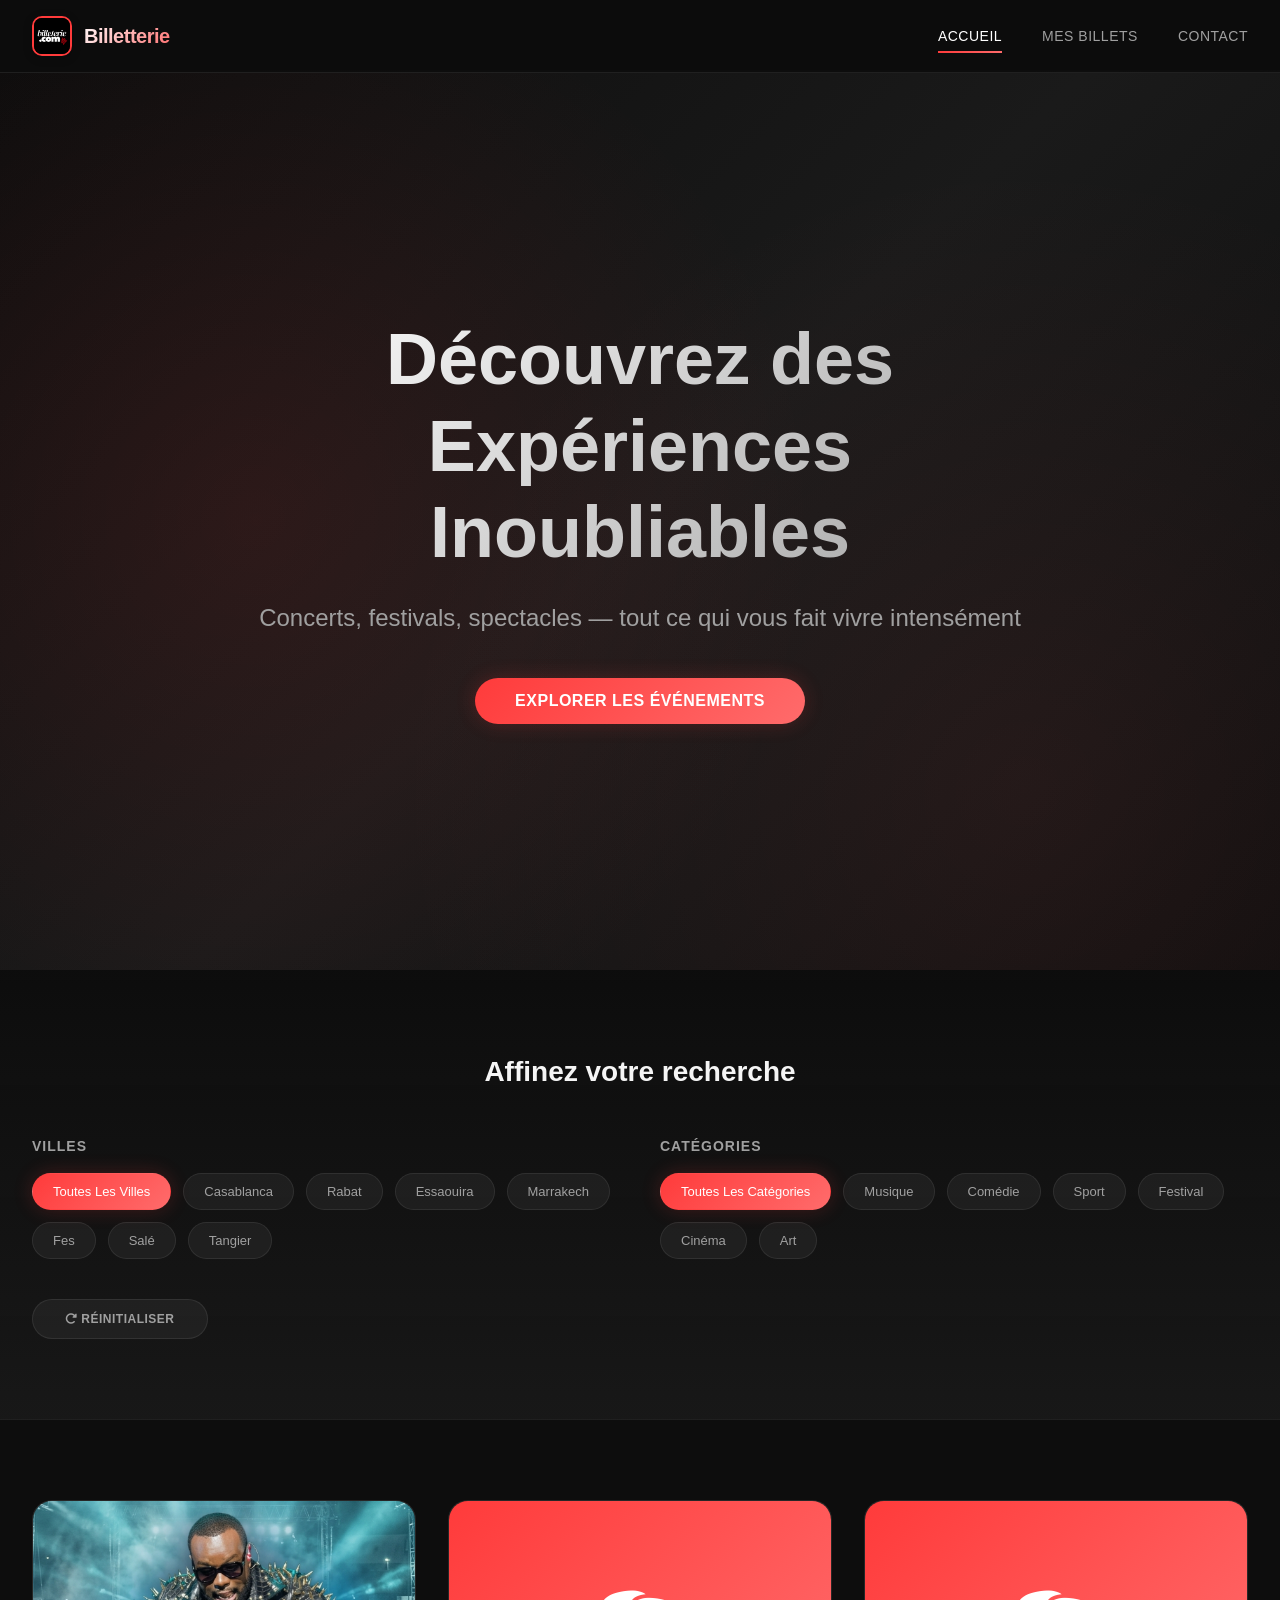
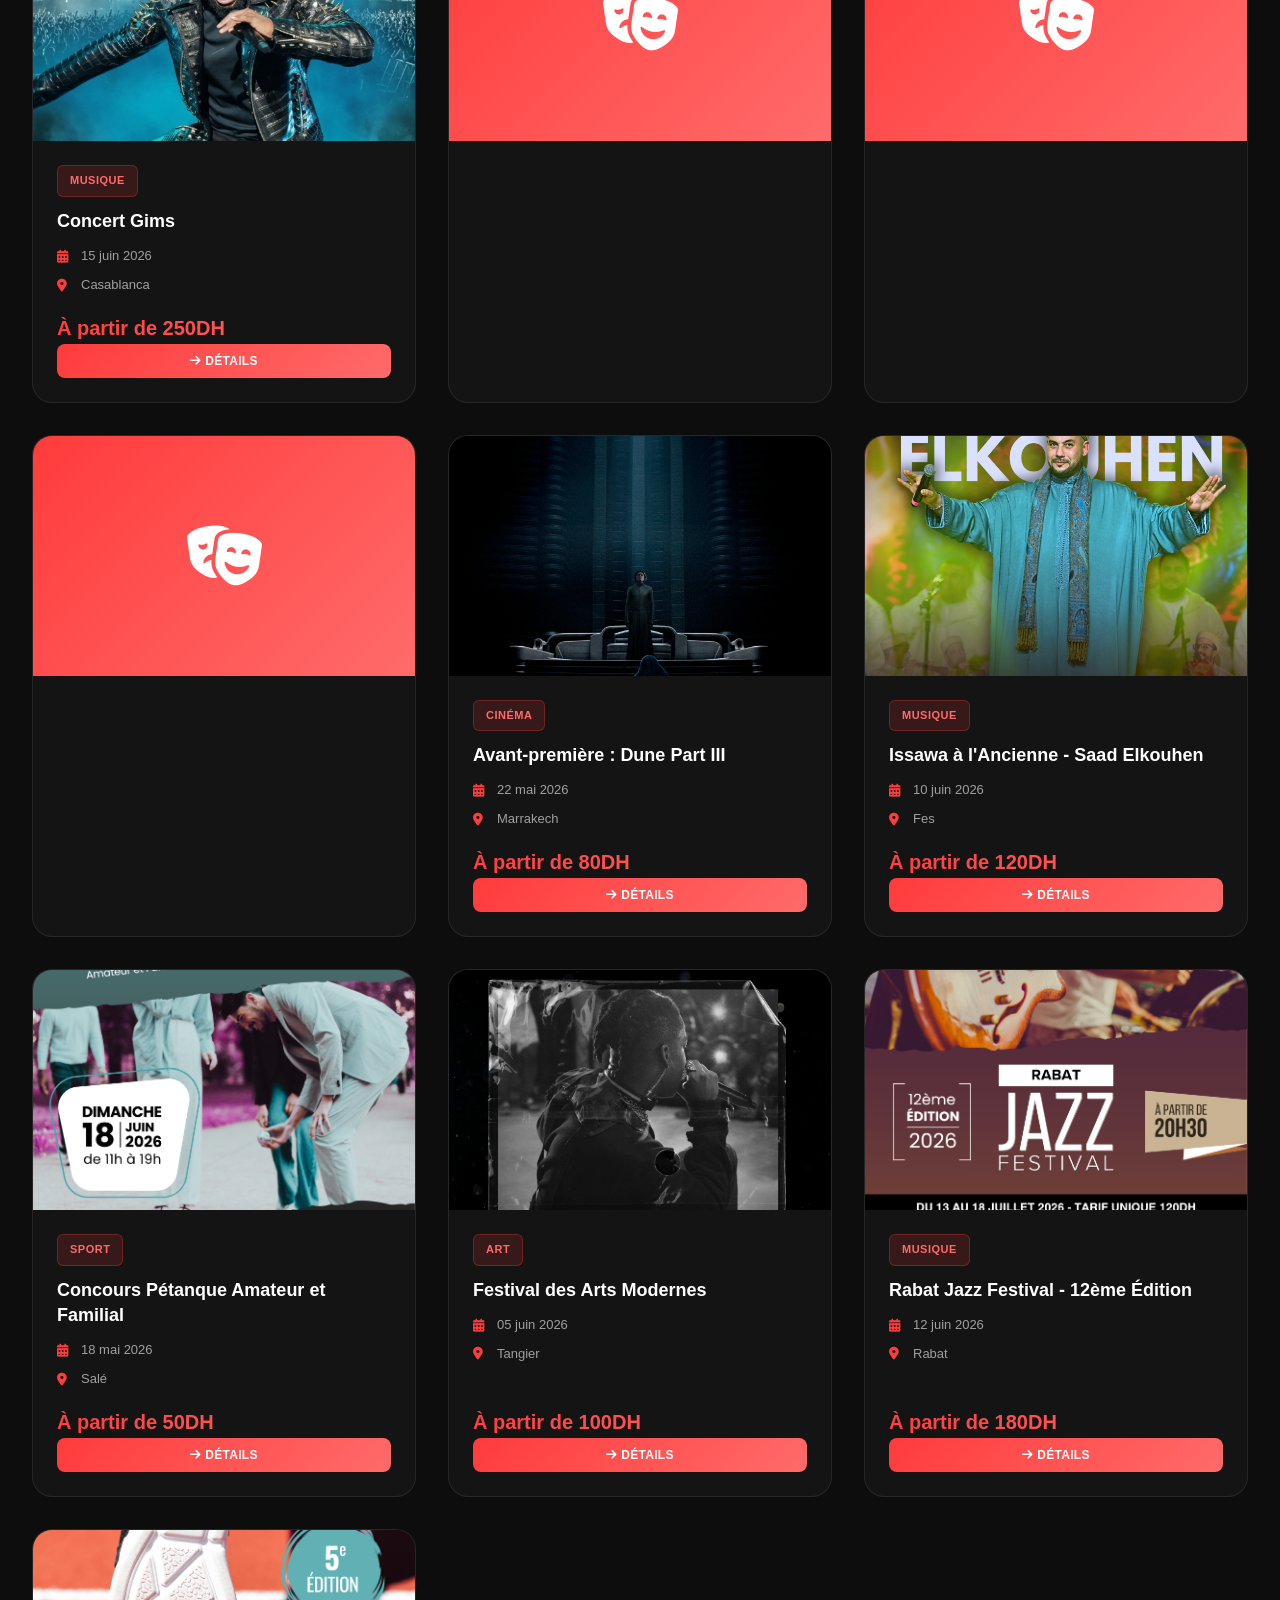
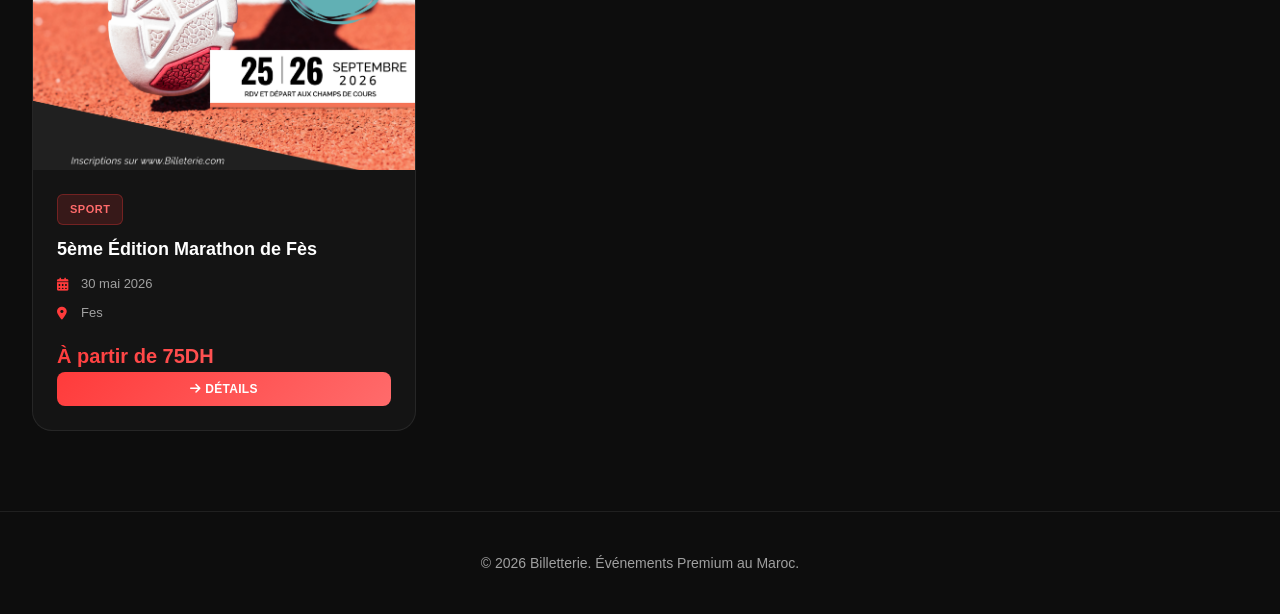
==== index.html @ 8d77b521 "billeterie v2 Co-authored-by: Copilot <copilot@github.com>" ====
<!DOCTYPE html>
<html lang="fr">
<head>
    <meta charset="UTF-8">
    <meta name="viewport" content="width=device-width, initial-scale=1.0">
    <title>Billetterie - Événements Premium</title>
    <link rel="stylesheet" href="https://cdnjs.cloudflare.com/ajax/libs/font-awesome/6.4.0/css/all.min.css">
    <link rel="stylesheet" href="index.css">
</head>
<body>
    <!-- SCREEN WITH VIDEO -->
    <div class="splash-screen" id="splash-screen">
        <video class="splash-video" id="splash-video" src="src/videos/billeterie.mp4" autoplay muted></video>
        <div class="splash-overlay"></div>
    </div>

    <!-- NAVIGATION -->
    <header class="navbar">
        <div class="navbar-content">
            <div class="logo-container">
                <img src="src/image/logo.jpg" alt="Logo" class="logo">
                <span class="brand-name">Billetterie</span>
            </div>
            
            <nav class="nav-links">
                <a href="index.html" class="nav-item active">Accueil</a>
                <a href="#" class="nav-item">Mes Billets</a>
                <a href="contact.html" class="nav-item">Contact</a>
            </nav>

            <button class="mobile-menu" id="mobile-menu">
                <span></span>
                <span></span>
                <span></span>
            </button>
        </div>
    </header>

    <!-- MOBILE NAV -->
    <nav class="mobile-nav" id="mobile-nav">
        <a href="index.html" class="mobile-nav-item">Accueil</a>
        <a href="#" class="mobile-nav-item">Mes Billets</a>
        <a href="contact.html" class="mobile-nav-item">Contact</a>
    </nav>

    <!-- HERO SECTION -->
    <section class="hero">
        <div class="hero-background">
            <div class="hero-gradient"></div>
            <div class="hero-overlay"></div>
        </div>
        
        <div class="hero-content">
            <h1 class="hero-title">Découvrez des Expériences Inoubliables</h1>
            <p class="hero-subtitle">Concerts, festivals, spectacles — tout ce qui vous fait vivre intensément</p>
            <button class="hero-cta" id="hero-cta-btn">Explorer les événements</button>
        </div>
    </section>

    <!-- FILTERS SECTION -->
    <section class="filters-section">
        <div class="filters-container">
            <h2 class="filters-title">Affinez votre recherche</h2>
            
            <div class="filters-wrapper">
                <div class="filter-group">
                    <label class="filter-label">Villes</label>
                    <div class="chips-container" id="cities-chips">
                        <!-- Dynamically populated -->
                    </div>
                </div>

                <div class="filter-group">
                    <label class="filter-label">Catégories</label>
                    <div class="chips-container" id="categories-chips">
                        <!-- Dynamically populated -->
                    </div>
                </div>
            </div>

            <button class="reset-btn" id="reset-filters">
                <i class="fas fa-redo-alt"></i> Réinitialiser
            </button>
        </div>
    </section>

    <!-- EVENTS GRID -->
    <section class="events-section">
        <div class="events-container">
            <div class="events-grid" id="events-grid">
                <div class="loading-state">
                    <div class="spinner"></div>
                    <p>Chargement des événements...</p>
                </div>
            </div>
        </div>
    </section>

    <!-- MODAL -->
    <div class="modal" id="event-modal">
        <div class="modal-content">
            <button class="modal-close" id="modal-close">
                <i class="fas fa-times"></i>
            </button>
            <div id="modal-body">
                <!-- Event details populated here -->
            </div>
        </div>
    </div>

   

    <!-- FOOTER -->
    <footer class="footer">
        <div class="footer-content">
            <p>&copy; 2026 Billetterie. Événements Premium au Maroc.</p>
        </div>
    </footer>

    <script src="index.js"></script>
</body>
</html>
---- index.css ----
/* ==================== ROOT VARIABLES ==================== */
:root {
    --dark-bg: #0d0d0d;
    --dark-card: #1a1a1a;
    --dark-light: #2d2d2d;
    --white: #ffffff;
    --text-primary: #f5f5f5;
    --text-secondary: #a0a0a0;
    --accent-primary: #ff3b3b;
    --accent-secondary: #ff6b6b;
    --border-color: rgba(255, 255, 255, 0.08);
    --shadow-sm: 0 2px 8px rgba(0, 0, 0, 0.3);
    --shadow-md: 0 8px 24px rgba(0, 0, 0, 0.4);
    --shadow-lg: 0 20px 60px rgba(0, 0, 0, 0.5);
    --shadow-glow: 0 0 20px rgba(255, 59, 59, 0.2);
}

/* ==================== SPLASH SCREEN ==================== */
body.splash-active {
    overflow: hidden;
}

body.splash-active::before {
    content: '';
    position: fixed;
    top: 0;
    left: 0;
    width: 100%;
    height: 100%;
    backdrop-filter: blur(12px);
    filter: blur(0);
    z-index: 9999;
    pointer-events: none;
}

.splash-screen {
    position: fixed;
    top: 0;
    left: 0;
    width: 100%;
    height: 100%;
    background: transparent;
    z-index: 10000;
    display: flex;
    align-items: center;
    justify-content: center;
    overflow: hidden;
    animation: splashFadeOut 0.8s ease-out 3s forwards;
    pointer-events: none;
}

.splash-screen.hidden {
    display: none;
}

.splash-video {
    width: auto;
    height: auto;
    max-width: 90vw;
    max-height: 90vh;
    object-fit: contain;
    border-radius: 12px;
    box-shadow: 0 20px 80px rgba(0, 0, 0, 0.8);
    animation: videoSlideIn 0.6s ease-out forwards;
    z-index: 10001;
}

.splash-overlay {
    position: absolute;
    top: 0;
    left: 0;
    width: 100%;
    height: 100%;
    background: linear-gradient(135deg, rgba(0, 0, 0, 0.8), rgba(0, 0, 0, 0.5));
    pointer-events: none;
    z-index: 9998;
}

@keyframes videoSlideIn {
    0% {
        opacity: 0;
        transform: scale(0.9);
    }
    100% {
        opacity: 1;
        transform: scale(1);
    }
}

@keyframes splashFadeOut {
    0% {
        opacity: 1;
    }
    100% {
        opacity: 0;
        visibility: hidden;
        pointer-events: none;
    }
}

/* ==================== GLOBAL STYLES ==================== */
* {
    margin: 0;
    padding: 0;
    box-sizing: border-box;
}

html {
    scroll-behavior: smooth;
}

body {
    font-family: -apple-system, BlinkMacSystemFont, 'Segoe UI', 'Helvetica Neue', sans-serif;
    background: var(--dark-bg);
    color: var(--text-primary);
    line-height: 1.6;
    overflow-x: hidden;
}

/* ==================== NAVBAR ==================== */
.navbar {
    position: fixed;
    top: 0;
    left: 0;
    right: 0;
    z-index: 1000;
    background: rgba(13, 13, 13, 0.8);
    backdrop-filter: blur(20px);
    border-bottom: 1px solid var(--border-color);
}

.navbar-content {
    max-width: 1400px;
    margin: 0 auto;
    padding: 16px 32px;
    display: flex;
    justify-content: space-between;
    align-items: center;
}

.logo-container {
    display: flex;
    align-items: center;
    gap: 12px;
    cursor: pointer;
    transition: all 0.3s ease;
}

.logo {
    width: 40px;
    height: 40px;
    border-radius: 10px;
    border: 2px solid var(--accent-primary);
    object-fit: cover;
    box-shadow: var(--shadow-sm);
}

.brand-name {
    font-size: 20px;
    font-weight: 700;
    background: linear-gradient(135deg, var(--white) 0%, var(--accent-secondary) 100%);
    -webkit-background-clip: text;
    -webkit-text-fill-color: transparent;
    background-clip: text;
    letter-spacing: -0.5px;
}

.nav-links {
    display: flex;
    gap: 40px;
    align-items: center;
}

.nav-item {
    position: relative;
    text-decoration: none;
    color: var(--text-secondary);
    font-weight: 500;
    font-size: 14px;
    transition: all 0.3s ease;
    text-transform: uppercase;
    letter-spacing: 0.5px;
}

.nav-item::after {
    content: '';
    position: absolute;
    bottom: -6px;
    left: 0;
    width: 0;
    height: 2px;
    background: linear-gradient(90deg, var(--accent-primary), var(--accent-secondary));
    transition: width 0.3s ease;
}

.nav-item:hover,
.nav-item.active {
    color: var(--white);
}

.nav-item:hover::after,
.nav-item.active::after {
    width: 100%;
}

.mobile-menu {
    display: none;
    flex-direction: column;
    gap: 6px;
    background: none;
    border: none;
    cursor: pointer;
    z-index: 1001;
}

.mobile-menu span {
    width: 24px;
    height: 2.5px;
    background: var(--white);
    border-radius: 2px;
    transition: all 0.3s ease;
}

.mobile-menu.active span:nth-child(1) {
    transform: rotate(45deg) translate(10px, 10px);
}

.mobile-menu.active span:nth-child(2) {
    opacity: 0;
}

.mobile-menu.active span:nth-child(3) {
    transform: rotate(-45deg) translate(10px, -10px);
}

.mobile-nav {
    display: none;
    position: fixed;
    top: 70px;
    left: 0;
    right: 0;
    background: rgba(13, 13, 13, 0.95);
    backdrop-filter: blur(20px);
    padding: 20px;
    flex-direction: column;
    gap: 12px;
    z-index: 999;
    border-bottom: 1px solid var(--border-color);
}

.mobile-nav.active {
    display: flex;
}

.mobile-nav-item {
    padding: 12px 16px;
    color: var(--text-secondary);
    text-decoration: none;
    border-radius: 8px;
    transition: all 0.3s ease;
}

.mobile-nav-item:hover {
    background: rgba(255, 59, 59, 0.1);
    color: var(--white);
}

/* ==================== HERO SECTION ==================== */
.hero {
    position: relative;
    height: 100vh;
    display: flex;
    align-items: center;
    justify-content: center;
    overflow: hidden;
    margin-top: 70px;
}

.hero-background {
    position: absolute;
    top: 0;
    left: 0;
    width: 100%;
    height: 100%;
    z-index: -1;
}

.hero-gradient {
    position: absolute;
    top: 0;
    left: 0;
    width: 100%;
    height: 100%;
    background: linear-gradient(135deg, #0d0d0d 0%, #1a1a1a 50%, #0d0d0d 100%);
    z-index: -1;
}

.hero-overlay {
    position: absolute;
    top: 0;
    left: 0;
    width: 100%;
    height: 100%;
    background: 
        radial-gradient(circle at 20% 50%, rgba(255, 59, 59, 0.1) 0%, transparent 50%),
        radial-gradient(circle at 80% 80%, rgba(255, 107, 107, 0.08) 0%, transparent 50%);
    z-index: -1;
}

.hero-content {
    text-align: center;
    max-width: 900px;
    padding: 40px;
    z-index: 1;
    animation: fadeInUp 1s ease-out;
}

.hero-title {
    font-size: clamp(36px, 8vw, 72px);
    font-weight: 800;
    line-height: 1.2;
    margin-bottom: 24px;
    background: linear-gradient(135deg, var(--white) 0%, var(--text-secondary) 100%);
    -webkit-background-clip: text;
    -webkit-text-fill-color: transparent;
    background-clip: text;
}

.hero-subtitle {
    font-size: clamp(16px, 2vw, 24px);
    color: var(--text-secondary);
    margin-bottom: 40px;
    line-height: 1.6;
}

.hero-cta {
    padding: 14px 40px;
    background: linear-gradient(135deg, var(--accent-primary), var(--accent-secondary));
    color: var(--white);
    border: none;
    border-radius: 50px;
    font-size: 16px;
    font-weight: 600;
    cursor: pointer;
    transition: all 0.3s ease;
    box-shadow: var(--shadow-glow);
    text-transform: uppercase;
    letter-spacing: 0.5px;
}

.hero-cta:hover {
    transform: translateY(-2px);
    box-shadow: 0 0 30px rgba(255, 59, 59, 0.3);
}

.hero-cta:active {
    transform: translateY(0);
}

@keyframes fadeInUp {
    from {
        opacity: 0;
        transform: translateY(40px);
    }
    to {
        opacity: 1;
        transform: translateY(0);
    }
}

/* ==================== FILTERS SECTION ==================== */
.filters-section {
    position: relative;
    padding: 80px 32px;
    background: linear-gradient(180deg, rgba(13, 13, 13, 0.5) 0%, rgba(26, 26, 26, 0.8) 100%);
    border-bottom: 1px solid var(--border-color);
}

.filters-container {
    max-width: 1400px;
    margin: 0 auto;
}

.filters-title {
    font-size: 28px;
    font-weight: 700;
    margin-bottom: 40px;
    text-align: center;
}

.filters-wrapper {
    display: grid;
    grid-template-columns: 1fr 1fr;
    gap: 40px;
    margin-bottom: 40px;
}

.filter-group {
    display: flex;
    flex-direction: column;
    gap: 16px;
}

.filter-label {
    font-size: 14px;
    font-weight: 600;
    text-transform: uppercase;
    letter-spacing: 1px;
    color: var(--text-secondary);
}

.chips-container {
    display: flex;
    flex-wrap: wrap;
    gap: 12px;
}

.chip {
    padding: 10px 20px;
    background: rgba(255, 255, 255, 0.05);
    border: 1.5px solid var(--border-color);
    border-radius: 50px;
    color: var(--text-secondary);
    cursor: pointer;
    transition: all 0.3s ease;
    font-size: 13px;
    font-weight: 500;
    text-transform: capitalize;
    position: relative;
    overflow: hidden;
}

.chip::before {
    content: '';
    position: absolute;
    top: 0;
    left: -100%;
    width: 100%;
    height: 100%;
    background: linear-gradient(90deg, transparent, rgba(255, 255, 255, 0.1), transparent);
    transition: left 0.5s ease;
}

.chip:hover::before {
    left: 100%;
}

.chip:hover {
    border-color: var(--accent-primary);
    background: rgba(255, 59, 59, 0.1);
    color: var(--white);
    transform: translateY(-2px);
}

.chip.active {
    background: linear-gradient(135deg, var(--accent-primary), var(--accent-secondary));
    border-color: transparent;
    color: var(--white);
    box-shadow: var(--shadow-glow);
}

.reset-btn {
    padding: 12px 32px;
    background: rgba(255, 255, 255, 0.05);
    border: 1.5px solid var(--border-color);
    color: var(--text-secondary);
    border-radius: 50px;
    cursor: pointer;
    font-weight: 600;
    transition: all 0.3s ease;
    text-transform: uppercase;
    font-size: 12px;
    letter-spacing: 0.5px;
}

.reset-btn:hover {
    background: rgba(255, 59, 59, 0.1);
    border-color: var(--accent-primary);
    color: var(--white);
}

/* ==================== EVENTS SECTION ==================== */
.events-section {
    padding: 80px 32px;
}

.events-container {
    max-width: 1400px;
    margin: 0 auto;
}

.events-grid {
    display: grid;
    grid-template-columns: repeat(auto-fill, minmax(300px, 1fr));
    gap: 32px;
}

.event-card {
    group: 'card';
    position: relative;
    background: rgba(26, 26, 26, 0.6);
    border: 1px solid var(--border-color);
    border-radius: 20px;
    overflow: hidden;
    cursor: pointer;
    transition: all 0.4s ease;
    display: flex;
    flex-direction: column;
    height: 100%;
}

.event-card:hover {
    border-color: var(--accent-primary);
    transform: translateY(-12px);
    box-shadow: var(--shadow-glow);
    background: rgba(26, 26, 26, 0.8);
}

.event-image {
    width: 100%;
    height: 240px;
    object-fit: cover;
    background: linear-gradient(135deg, var(--dark-card), var(--dark-light));
    overflow: hidden;
    position: relative;
}

.event-image::after {
    content: '';
    position: absolute;
    top: 0;
    left: 0;
    width: 100%;
    height: 100%;
    background: linear-gradient(180deg, transparent 60%, rgba(13, 13, 13, 0.8));
    opacity: 0;
    transition: opacity 0.3s ease;
}

.event-card:hover .event-image::after {
    opacity: 1;
}

.event-card:hover .event-image {
    transform: scale(1.08);
}

.event-image {
    transition: transform 0.4s ease;
}

.event-icon {
    font-size: 64px;
    color: var(--accent-secondary);
}

.event-placeholder {
    width: 100%;
    height: 240px;
    background: linear-gradient(135deg, var(--accent-primary), var(--accent-secondary));
    display: flex;
    align-items: center;
    justify-content: center;
    font-size: 60px;
    color: var(--white);
}

.event-content {
    padding: 24px;
    flex-grow: 1;
    display: flex;
    flex-direction: column;
}

.event-category {
    display: inline-block;
    padding: 6px 12px;
    background: rgba(255, 59, 59, 0.15);
    border: 1px solid rgba(255, 59, 59, 0.3);
    border-radius: 6px;
    color: var(--accent-secondary);
    font-size: 11px;
    font-weight: 700;
    text-transform: uppercase;
    letter-spacing: 0.5px;
    margin-bottom: 12px;
    width: fit-content;
}

.event-title {
    font-size: 18px;
    font-weight: 700;
    margin-bottom: 12px;
    line-height: 1.4;
    color: var(--white);
    display: -webkit-box;
    -webkit-line-clamp: 2;
    -webkit-box-orient: vertical;
    overflow: hidden;
}

.event-meta {
    display: flex;
    flex-direction: column;
    gap: 8px;
    margin-bottom: 16px;
    flex-grow: 1;
}

.event-meta-item {
    display: flex;
    align-items: center;
    gap: 8px;
    font-size: 13px;
    color: var(--text-secondary);
}

.event-meta-item i {
    color: var(--accent-primary);
    width: 16px;
}

.event-price {
    font-size: 20px;
    font-weight: 700;
    background: linear-gradient(135deg, var(--accent-primary), var(--accent-secondary));
    -webkit-background-clip: text;
    -webkit-text-fill-color: transparent;
    background-clip: text;
}

.event-btn {
    padding: 10px 16px;
    background: linear-gradient(135deg, var(--accent-primary), var(--accent-secondary));
    color: var(--white);
    border: none;
    border-radius: 8px;
    font-size: 12px;
    font-weight: 700;
    cursor: pointer;
    transition: all 0.3s ease;
    text-transform: uppercase;
    letter-spacing: 0.3px;
}

.event-btn:hover {
    transform: translateY(-2px);
    box-shadow: var(--shadow-glow);
}

/* ==================== LOADING STATE ==================== */
.loading-state {
    grid-column: 1 / -1;
    display: flex;
    flex-direction: column;
    align-items: center;
    justify-content: center;
    padding: 60px;
    color: var(--text-secondary);
}

.spinner {
    width: 40px;
    height: 40px;
    border: 2px solid var(--border-color);
    border-top-color: var(--accent-primary);
    border-radius: 50%;
    animation: spin 0.8s linear infinite;
    margin-bottom: 16px;
}

@keyframes spin {
    to { transform: rotate(360deg); }
}

/* ==================== MODAL ==================== */
.modal {
    display: none;
    position: fixed;
    top: 0;
    left: 0;
    width: 100%;
    height: 100%;
    background: rgba(0, 0, 0, 0.8);
    backdrop-filter: blur(10px);
    z-index: 2000;
    align-items: center;
    justify-content: center;
    padding: 20px;
    animation: fadeIn 0.3s ease;
}

.modal.active {
    display: flex;
}

.modal-content {
    background: rgba(26, 26, 26, 0.95);
    border: 1px solid var(--border-color);
    border-radius: 24px;
    padding: 40px;
    max-width: 700px;
    width: 100%;
    max-height: 90vh;
    overflow-y: auto;
    position: relative;
    box-shadow: var(--shadow-lg);
    animation: slideUp 0.4s ease;
}

@keyframes slideUp {
    from {
        opacity: 0;
        transform: translateY(40px);
    }
    to {
        opacity: 1;
        transform: translateY(0);
    }
}

@keyframes fadeIn {
    from {
        opacity: 0;
    }
    to {
        opacity: 1;
    }
}

.modal-close {
    position: absolute;
    top: 20px;
    right: 20px;
    width: 40px;
    height: 40px;
    background: rgba(255, 255, 255, 0.05);
    border: 1px solid var(--border-color);
    border-radius: 10px;
    color: var(--white);
    cursor: pointer;
    transition: all 0.3s ease;
    font-size: 20px;
    display: flex;
    align-items: center;
    justify-content: center;
}

.modal-close:hover {
    background: rgba(255, 59, 59, 0.1);
    border-color: var(--accent-primary);
}

/* ==================== FOOTER ==================== */
.footer {
    background: rgba(13, 13, 13, 0.8);
    border-top: 1px solid var(--border-color);
    padding: 40px 32px;
}

.footer-content {
    max-width: 1400px;
    margin: 0 auto;
    text-align: center;
    color: var(--text-secondary);
    font-size: 14px;
}

.footer-credits {
    margin-top: 12px;
    font-size: 13px;
}

.footer-credits strong {
    color: var(--accent-secondary);
}

/* ==================== RESPONSIVE ==================== */
@media (max-width: 768px) {
    .nav-links {
        display: none;
    }

    .mobile-menu {
        display: flex;
    }

    .navbar-content {
        padding: 12px 20px;
    }

    .hero {
        margin-top: 60px;
    }

    .hero-title {
        font-size: 32px;
    }

    .hero-subtitle {
        font-size: 14px;
    }

    .hero-cta {
        padding: 12px 32px;
        font-size: 14px;
    }

    .filters-section {
        padding: 40px 16px;
    }

    .filters-wrapper {
        grid-template-columns: 1fr;
        gap: 20px;
    }

    .events-section {
        padding: 40px 16px;
    }

    .events-grid {
        grid-template-columns: 1fr;
    }

    .chips-container {
        gap: 8px;
    }

    .chip {
        padding: 8px 16px;
        font-size: 12px;
    }

    .event-card {
        border-radius: 16px;
    }

    .event-image {
        height: 200px;
    }

    .modal-content {
        padding: 24px;
    }
}

@media (max-width: 480px) {
    .navbar-content {
        padding: 12px 16px;
    }

    .hero {
        margin-top: 60px;
    }

    .hero-title {
        font-size: 24px;
    }

    .hero-subtitle {
        font-size: 14px;
    }

    .hero-cta {
        padding: 12px 32px;
        font-size: 14px;
    }

    .filters-section {
        padding: 40px 16px;
    }

    .events-section {
        padding: 40px 16px;
    }

    .chips-container {
        gap: 8px;
    }

    .chip {
        padding: 8px 16px;
        font-size: 12px;
    }

    .event-card {
        border-radius: 16px;
    }

    .event-image {
        height: 200px;
    }

    .modal-content {
        padding: 20px;
        border-radius: 16px;
    }
}
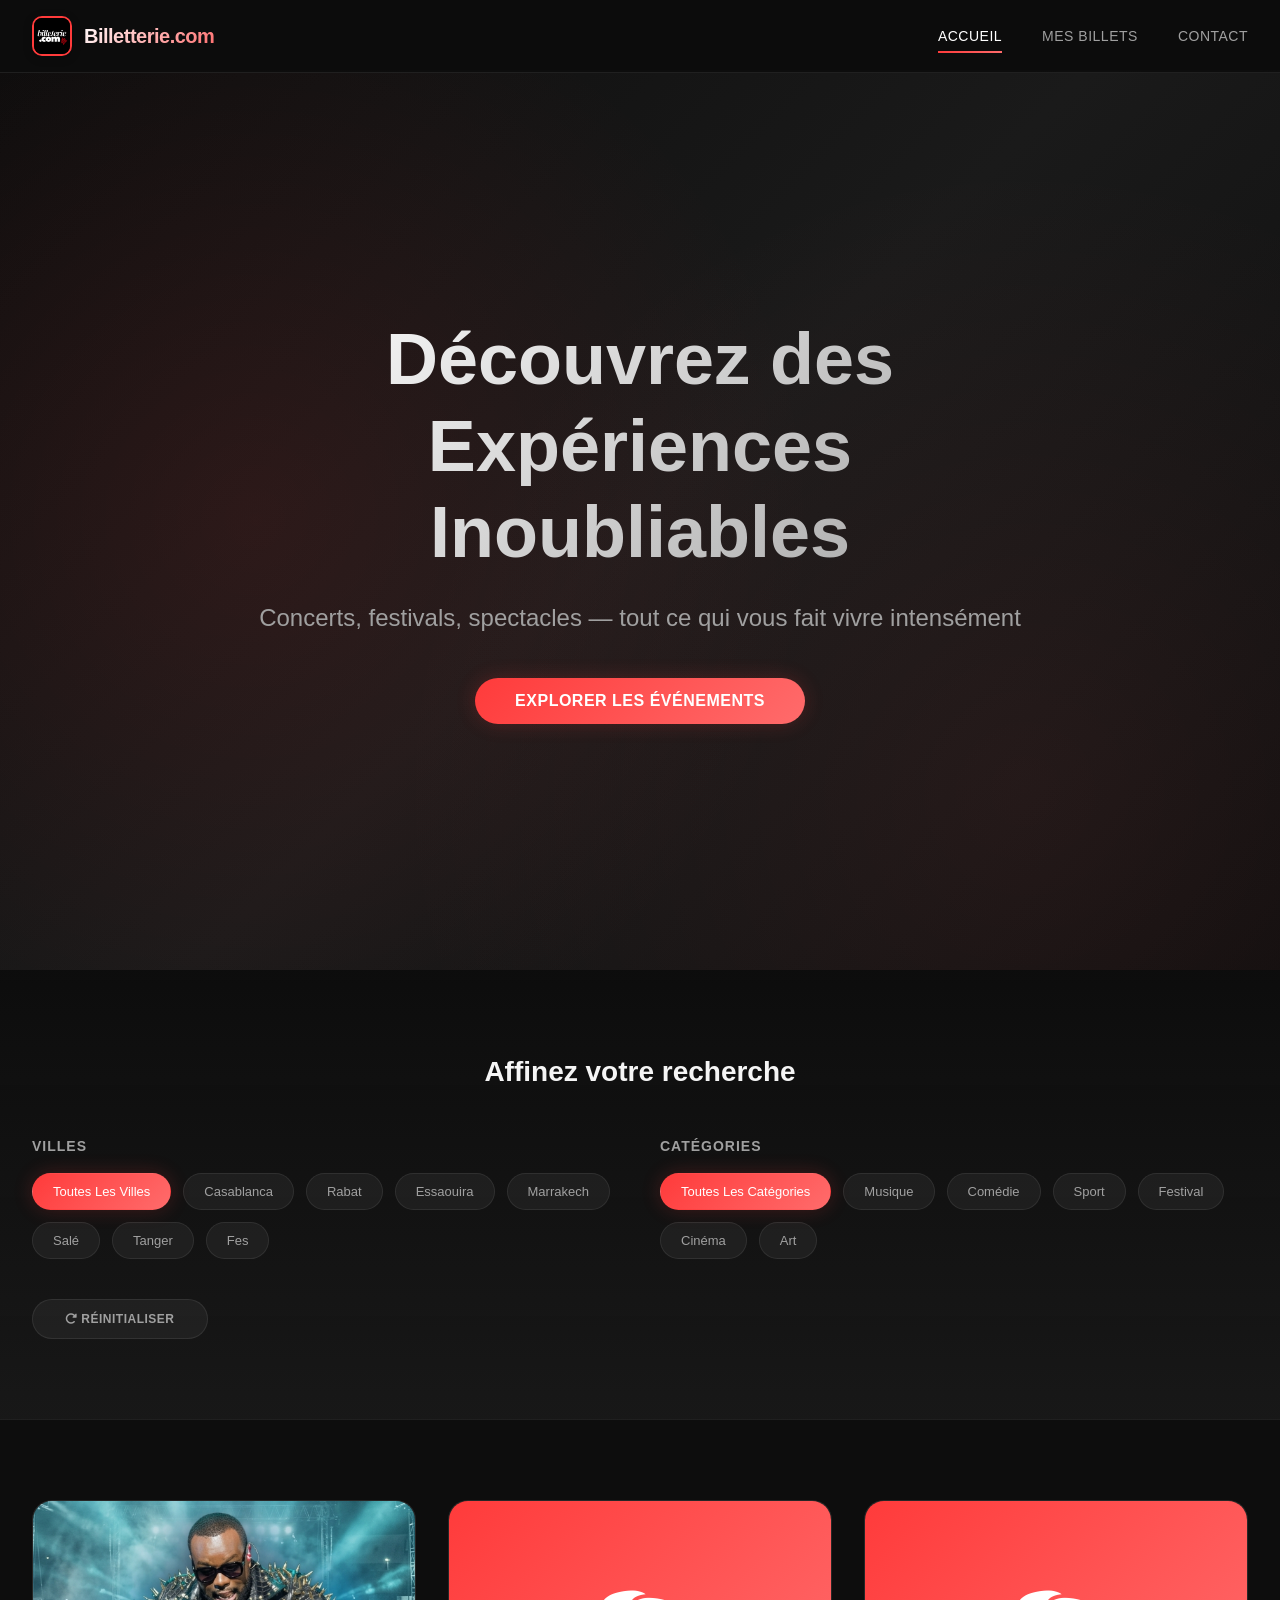
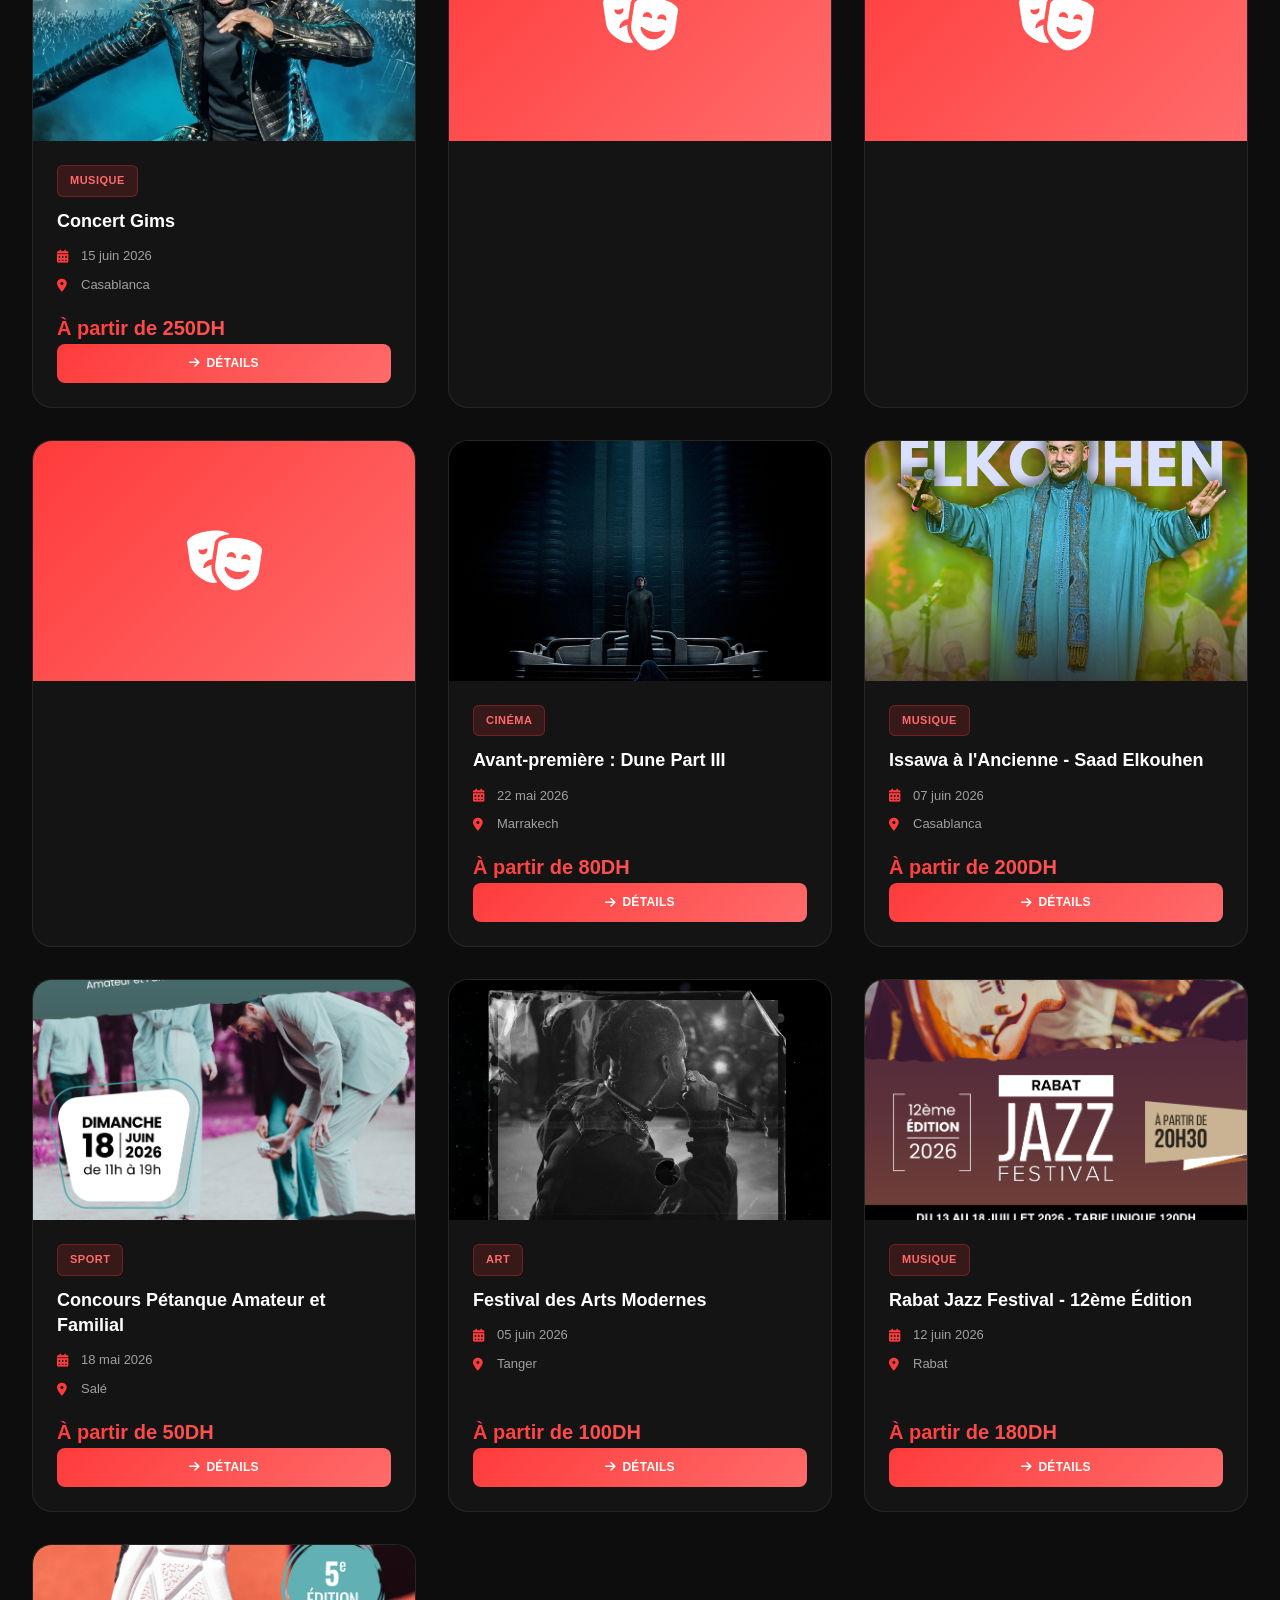
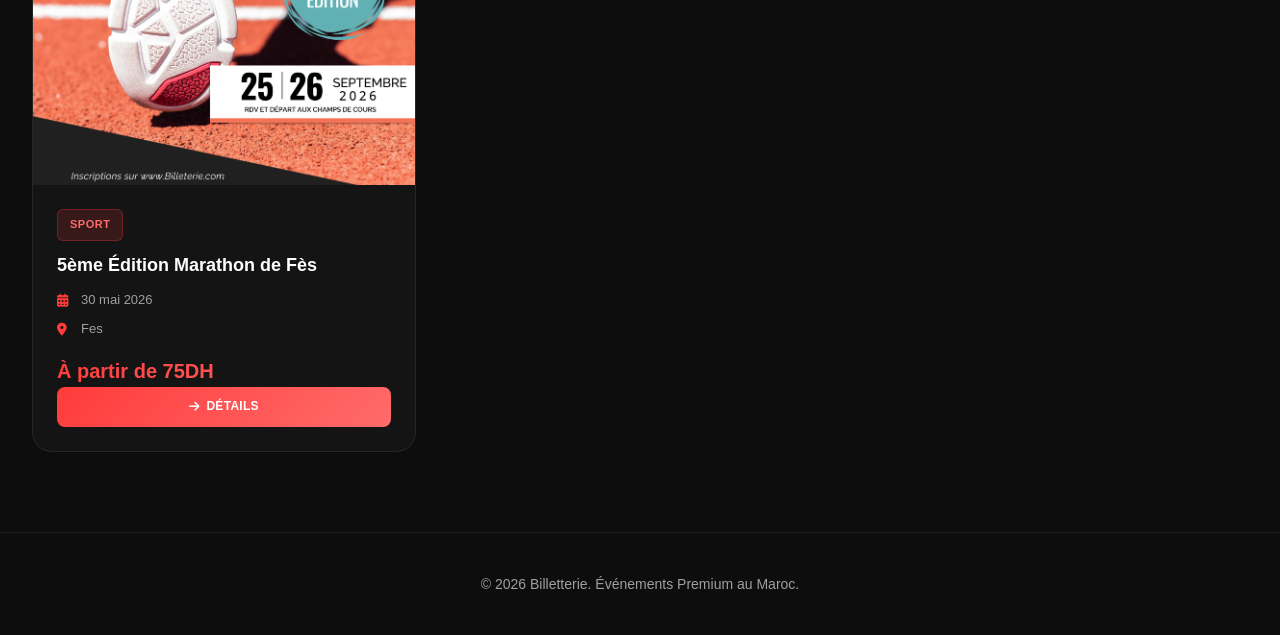
==== commit 2812ea1e: "bilelterie v2.1 Co-authored-by: Copilot <copilot@github.com>" ====
--- a/index.html
+++ b/index.html
@@ -19,12 +19,12 @@
         <div class="navbar-content">
             <div class="logo-container">
                 <img src="src/image/logo.jpg" alt="Logo" class="logo">
-                <span class="brand-name">Billetterie</span>
+                <span class="brand-name">Billetterie.com</span>
             </div>
             
             <nav class="nav-links">
                 <a href="index.html" class="nav-item active">Accueil</a>
-                <a href="#" class="nav-item">Mes Billets</a>
+                <a href="my-tickets.html" class="nav-item">Mes Billets</a>
                 <a href="contact.html" class="nav-item">Contact</a>
             </nav>
 
@@ -39,7 +39,7 @@
     <!-- MOBILE NAV -->
     <nav class="mobile-nav" id="mobile-nav">
         <a href="index.html" class="mobile-nav-item">Accueil</a>
-        <a href="#" class="mobile-nav-item">Mes Billets</a>
+        <a href="my-tickets.html" class="mobile-nav-item">Mes Billets</a>
         <a href="contact.html" class="mobile-nav-item">Contact</a>
     </nav>
 
--- a/index.css
+++ b/index.css
@@ -630,6 +630,10 @@
 }
 
 .event-btn {
+    display: inline-flex;
+    align-items: center;
+    justify-content: center;
+    gap: 6px;
     padding: 10px 16px;
     background: linear-gradient(135deg, var(--accent-primary), var(--accent-secondary));
     color: var(--white);
@@ -641,6 +645,7 @@
     transition: all 0.3s ease;
     text-transform: uppercase;
     letter-spacing: 0.3px;
+    text-decoration: none;
 }
 
 .event-btn:hover {
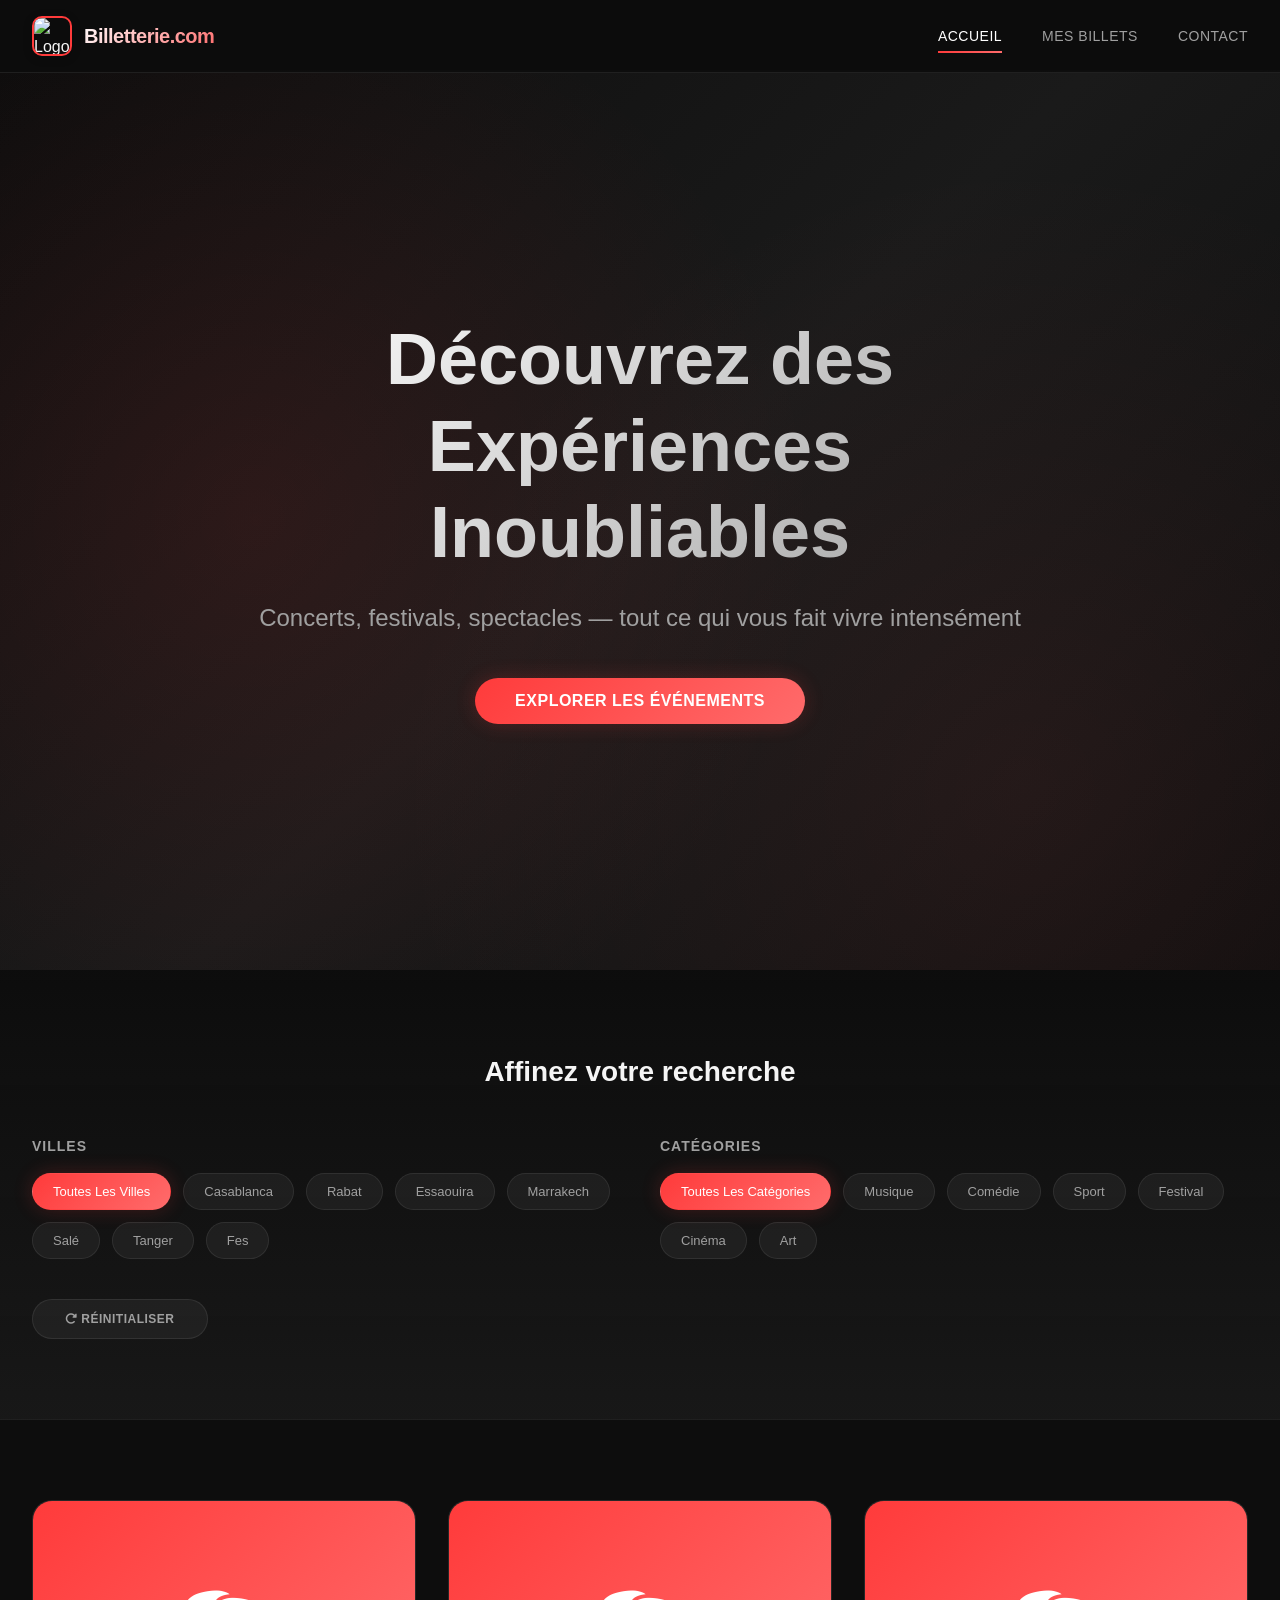
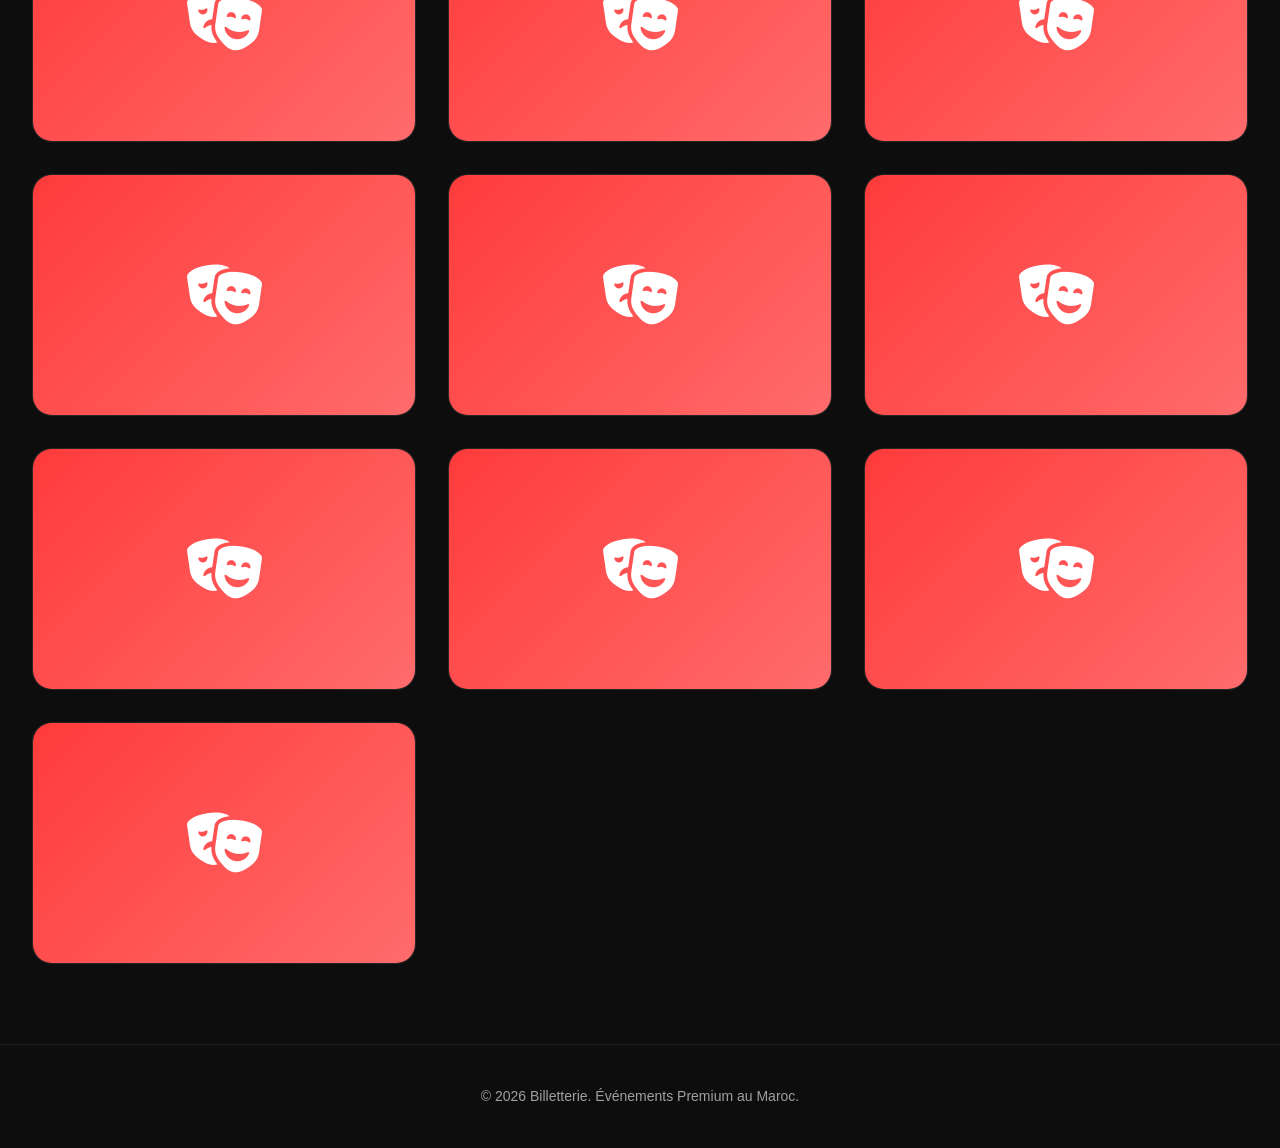
==== commit 1a666371: "Fix: Corrigez les chemins des images pour Vercel - utilisez /images/ au lieu de src/image/" ====
--- a/index.html
+++ b/index.html
@@ -18,7 +18,7 @@
     <header class="navbar">
         <div class="navbar-content">
             <div class="logo-container">
-                <img src="src/image/logo.jpg" alt="Logo" class="logo">
+                <img src="/images/logo.jpg" alt="Logo" class="logo">
                 <span class="brand-name">Billetterie.com</span>
             </div>
             
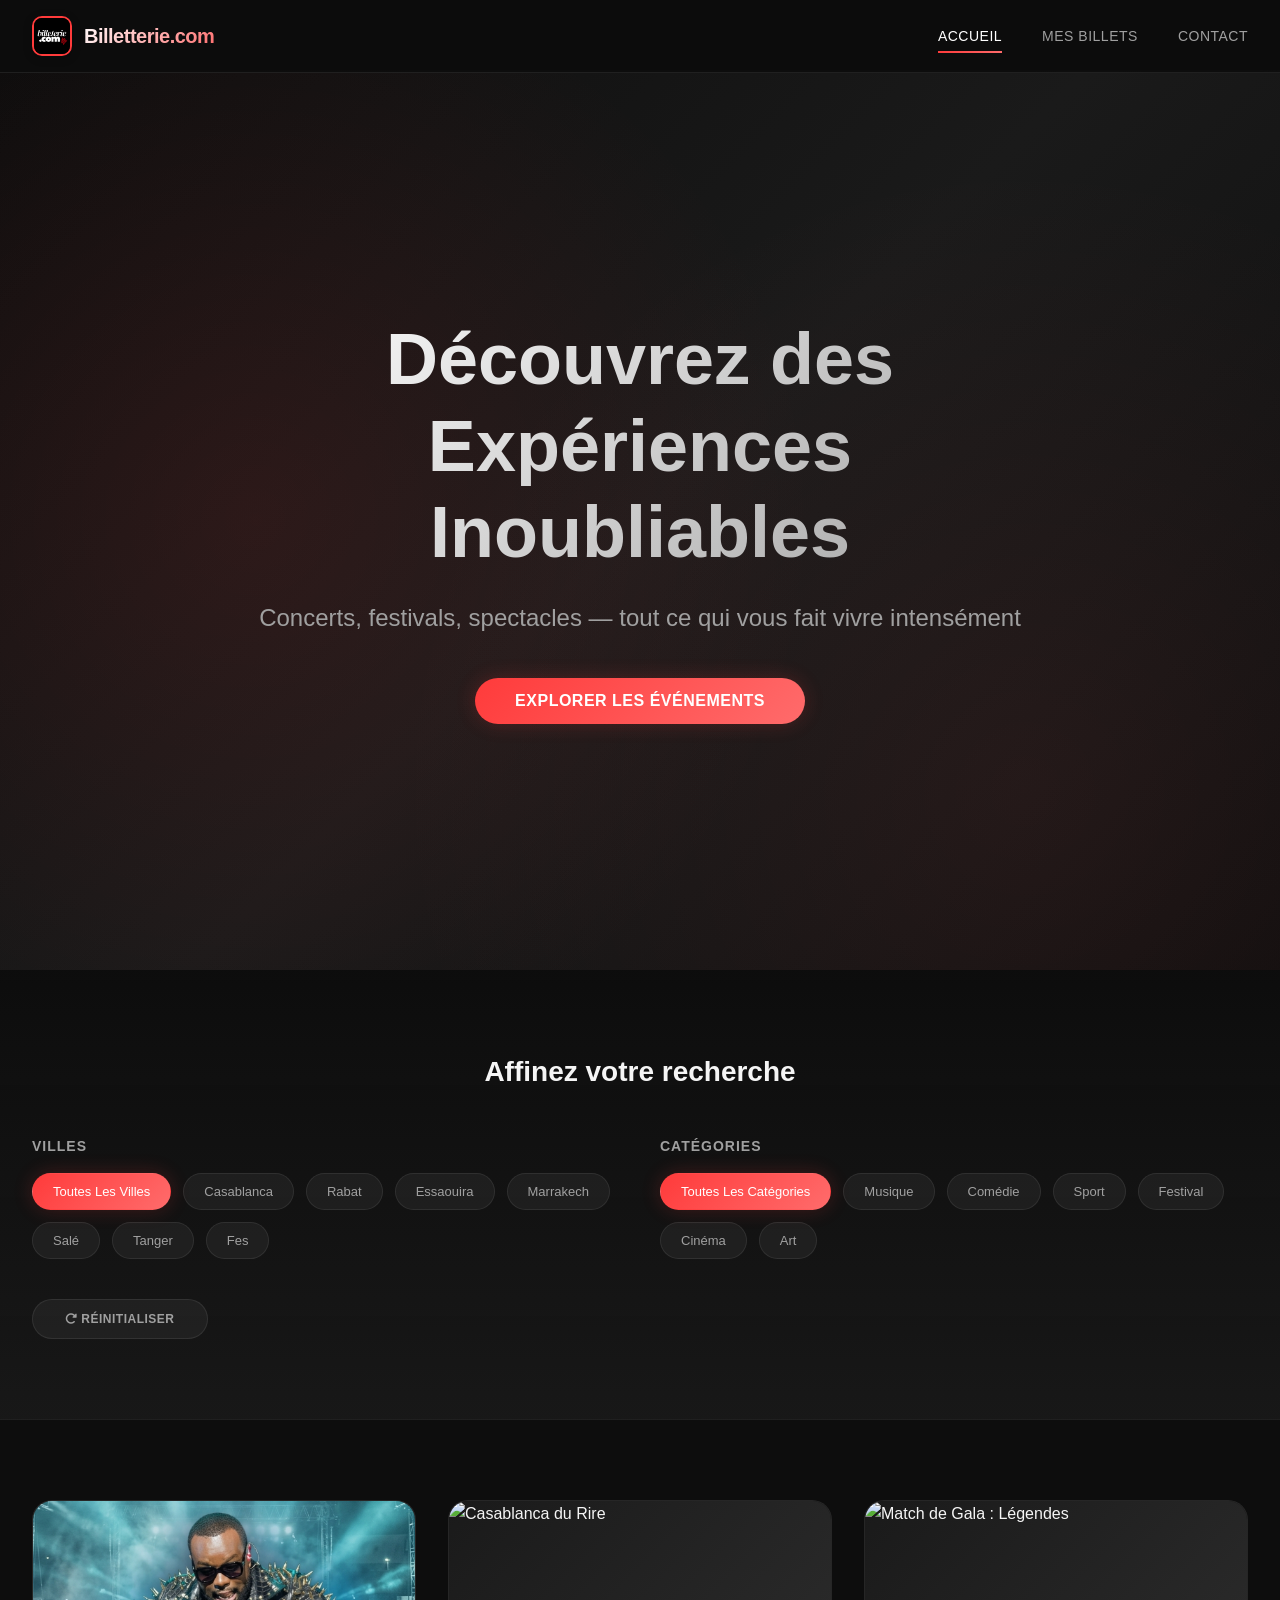
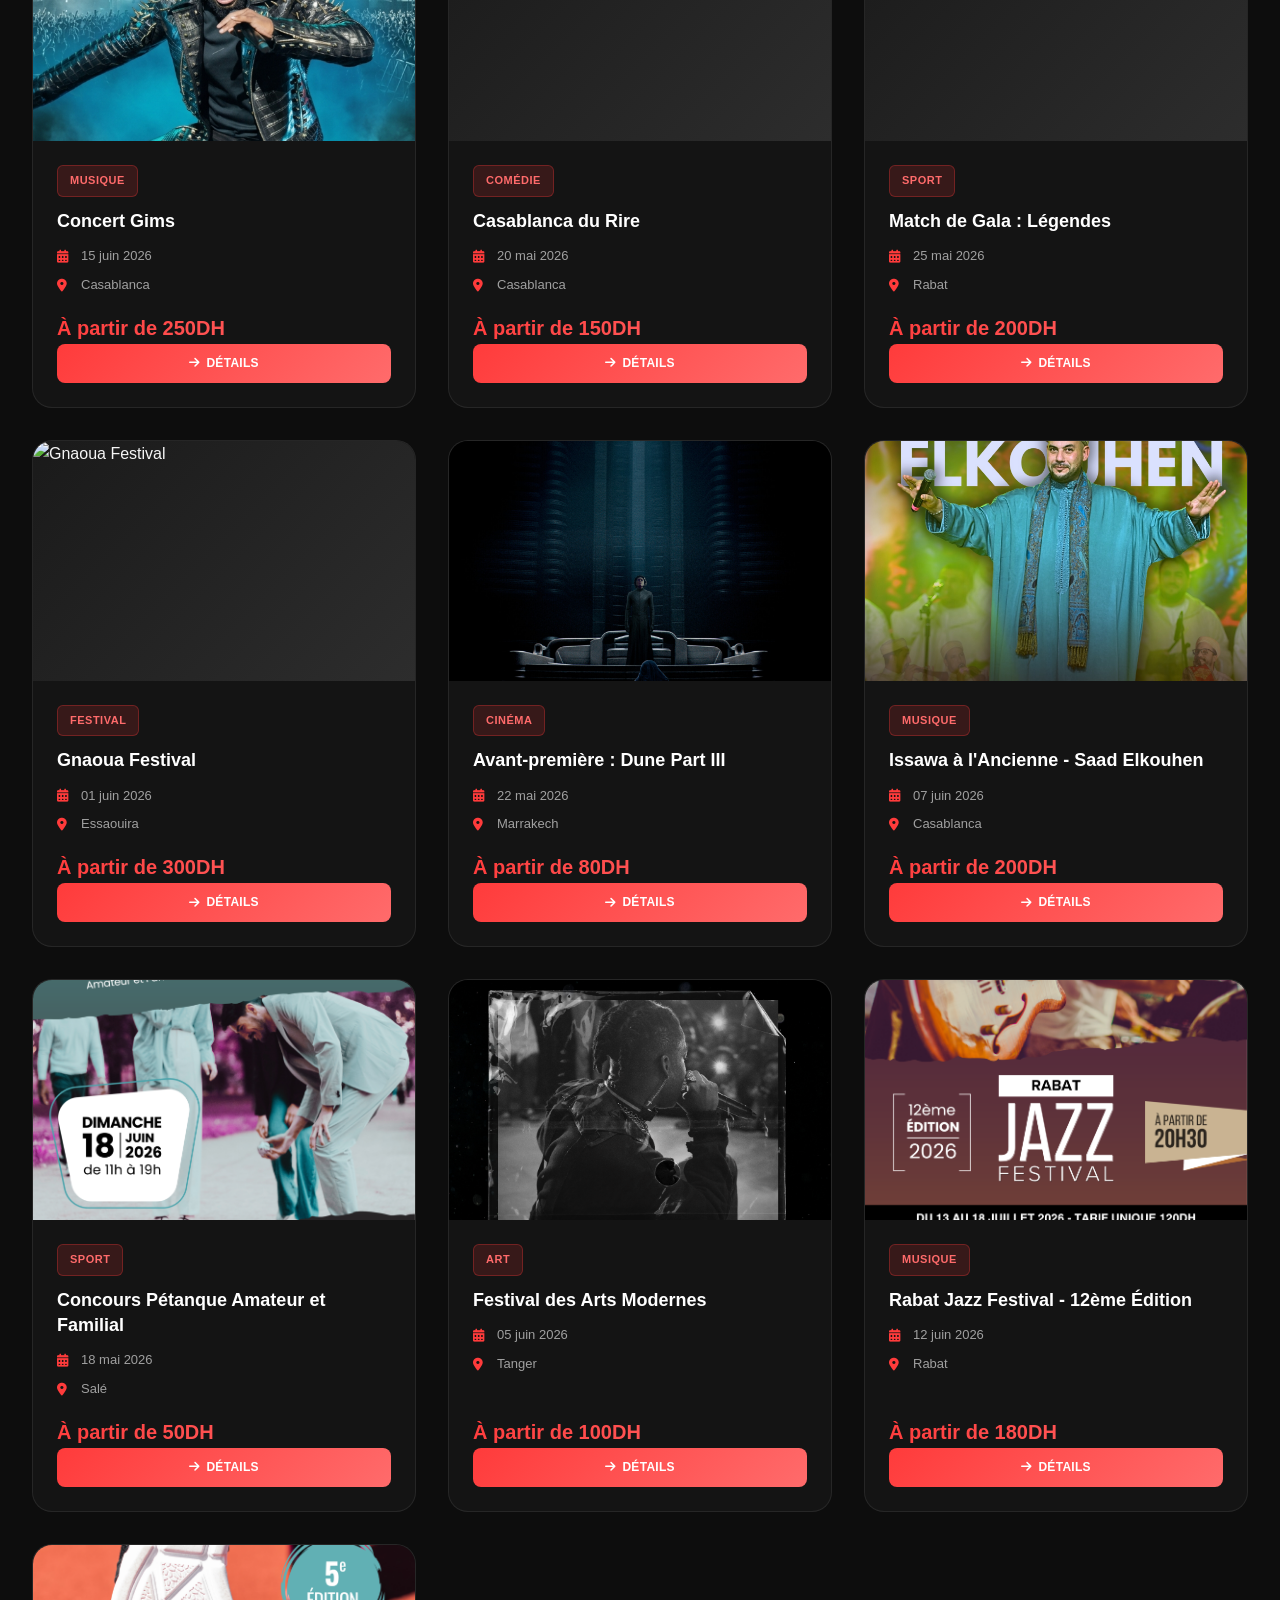
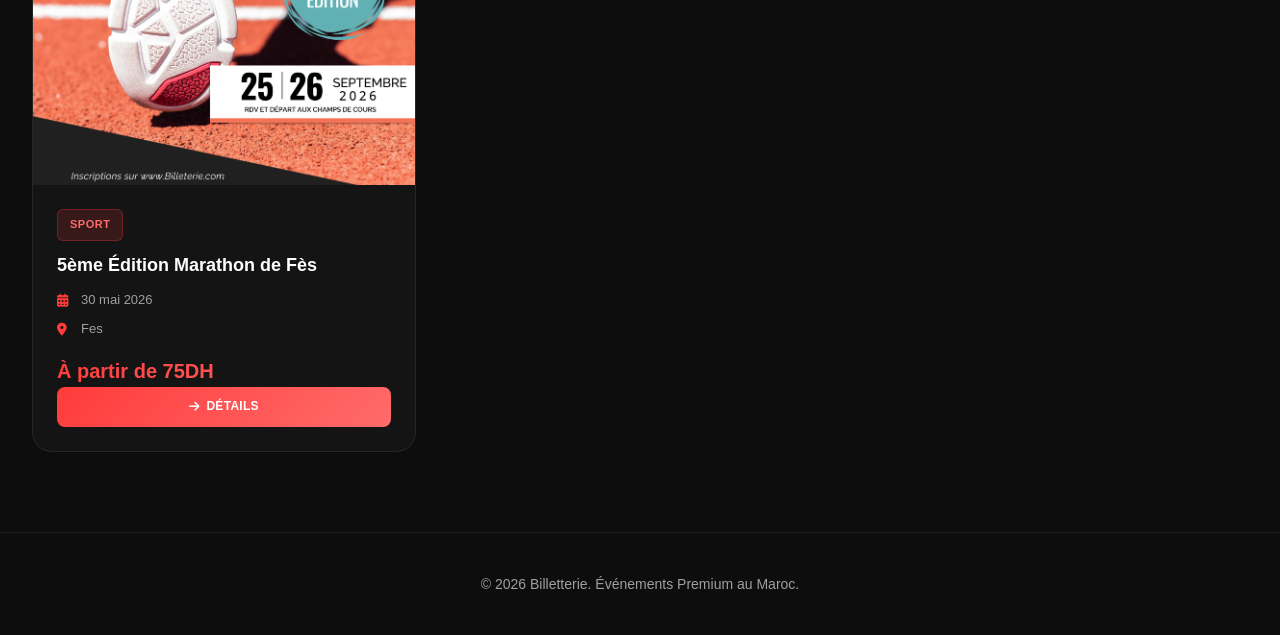
==== commit 7f52427d: "billeterie v2.2 Co-authored-by: Copilot <copilot@github.com>" ====
--- a/index.html
+++ b/index.html
@@ -18,7 +18,7 @@
     <header class="navbar">
         <div class="navbar-content">
             <div class="logo-container">
-                <img src="/images/logo.jpg" alt="Logo" class="logo">
+                <img src="src/image/logo.jpg" alt="Logo" class="logo">
                 <span class="brand-name">Billetterie.com</span>
             </div>
             
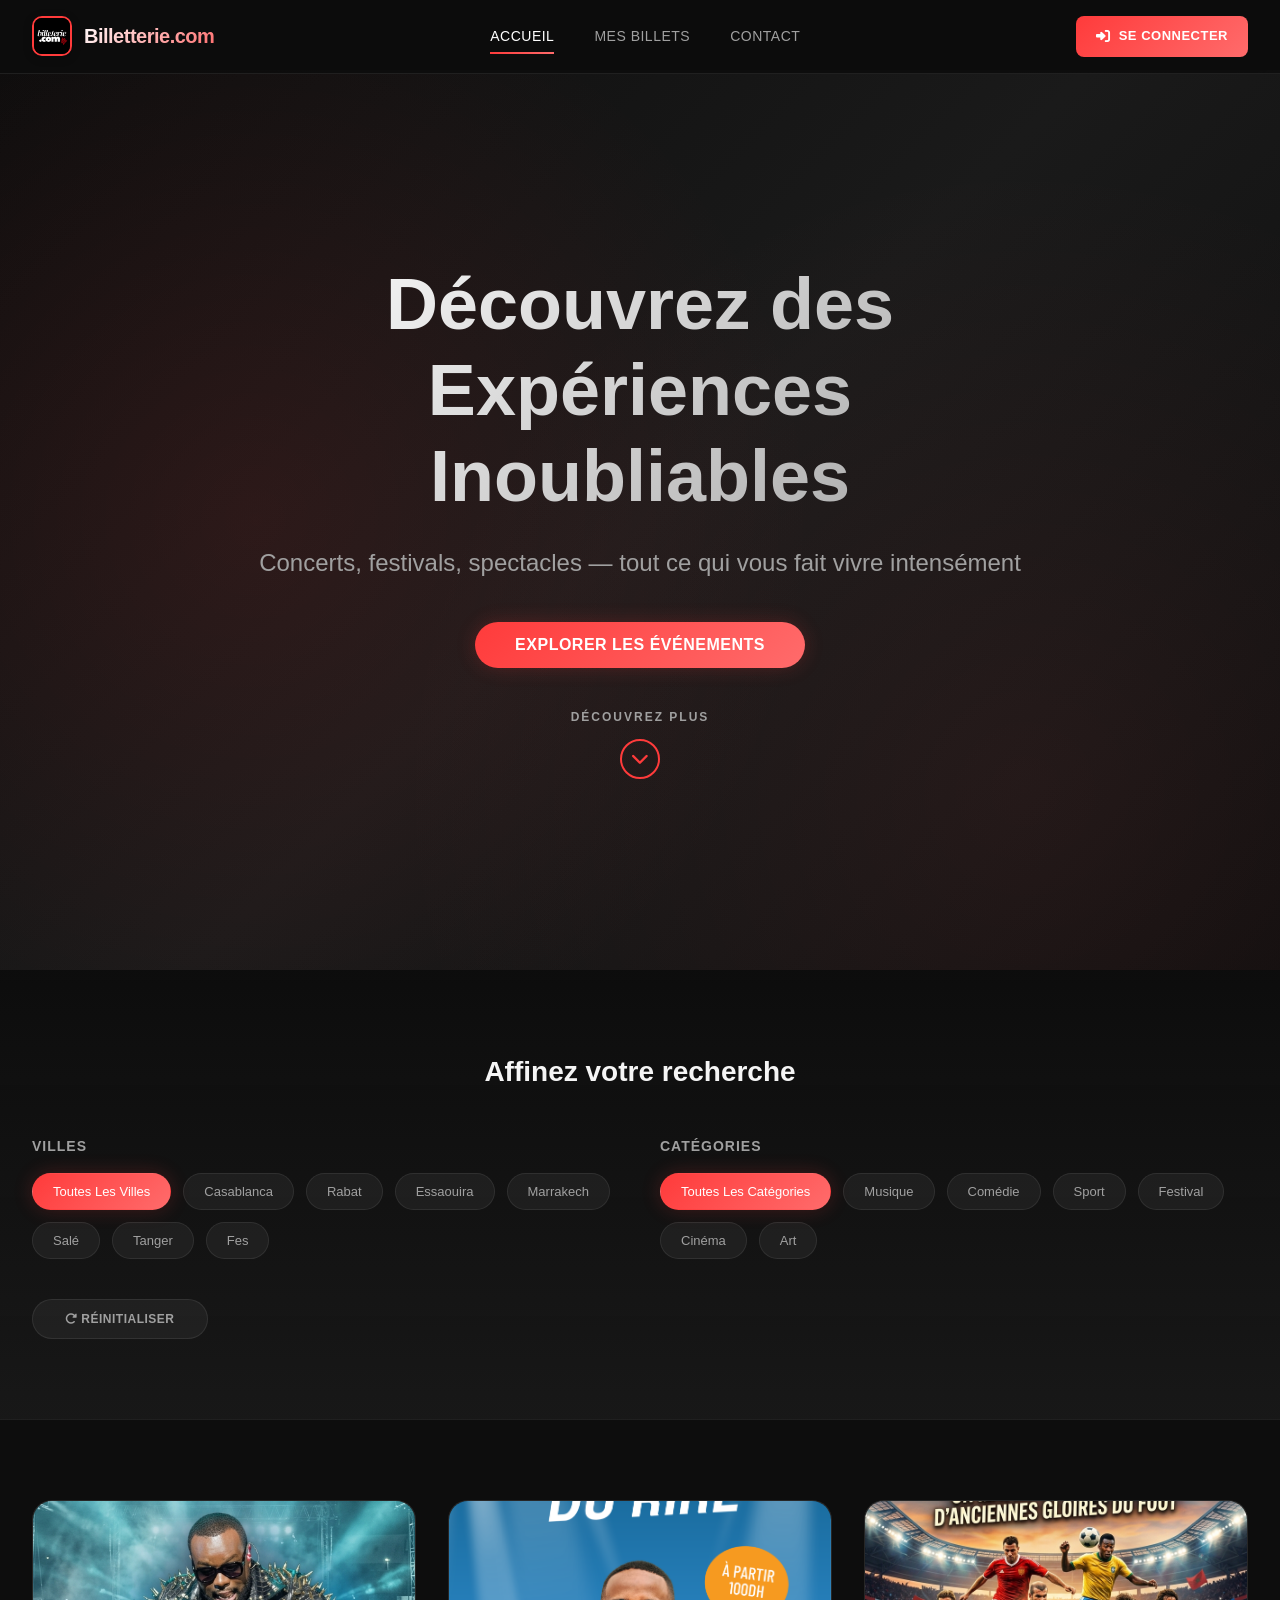
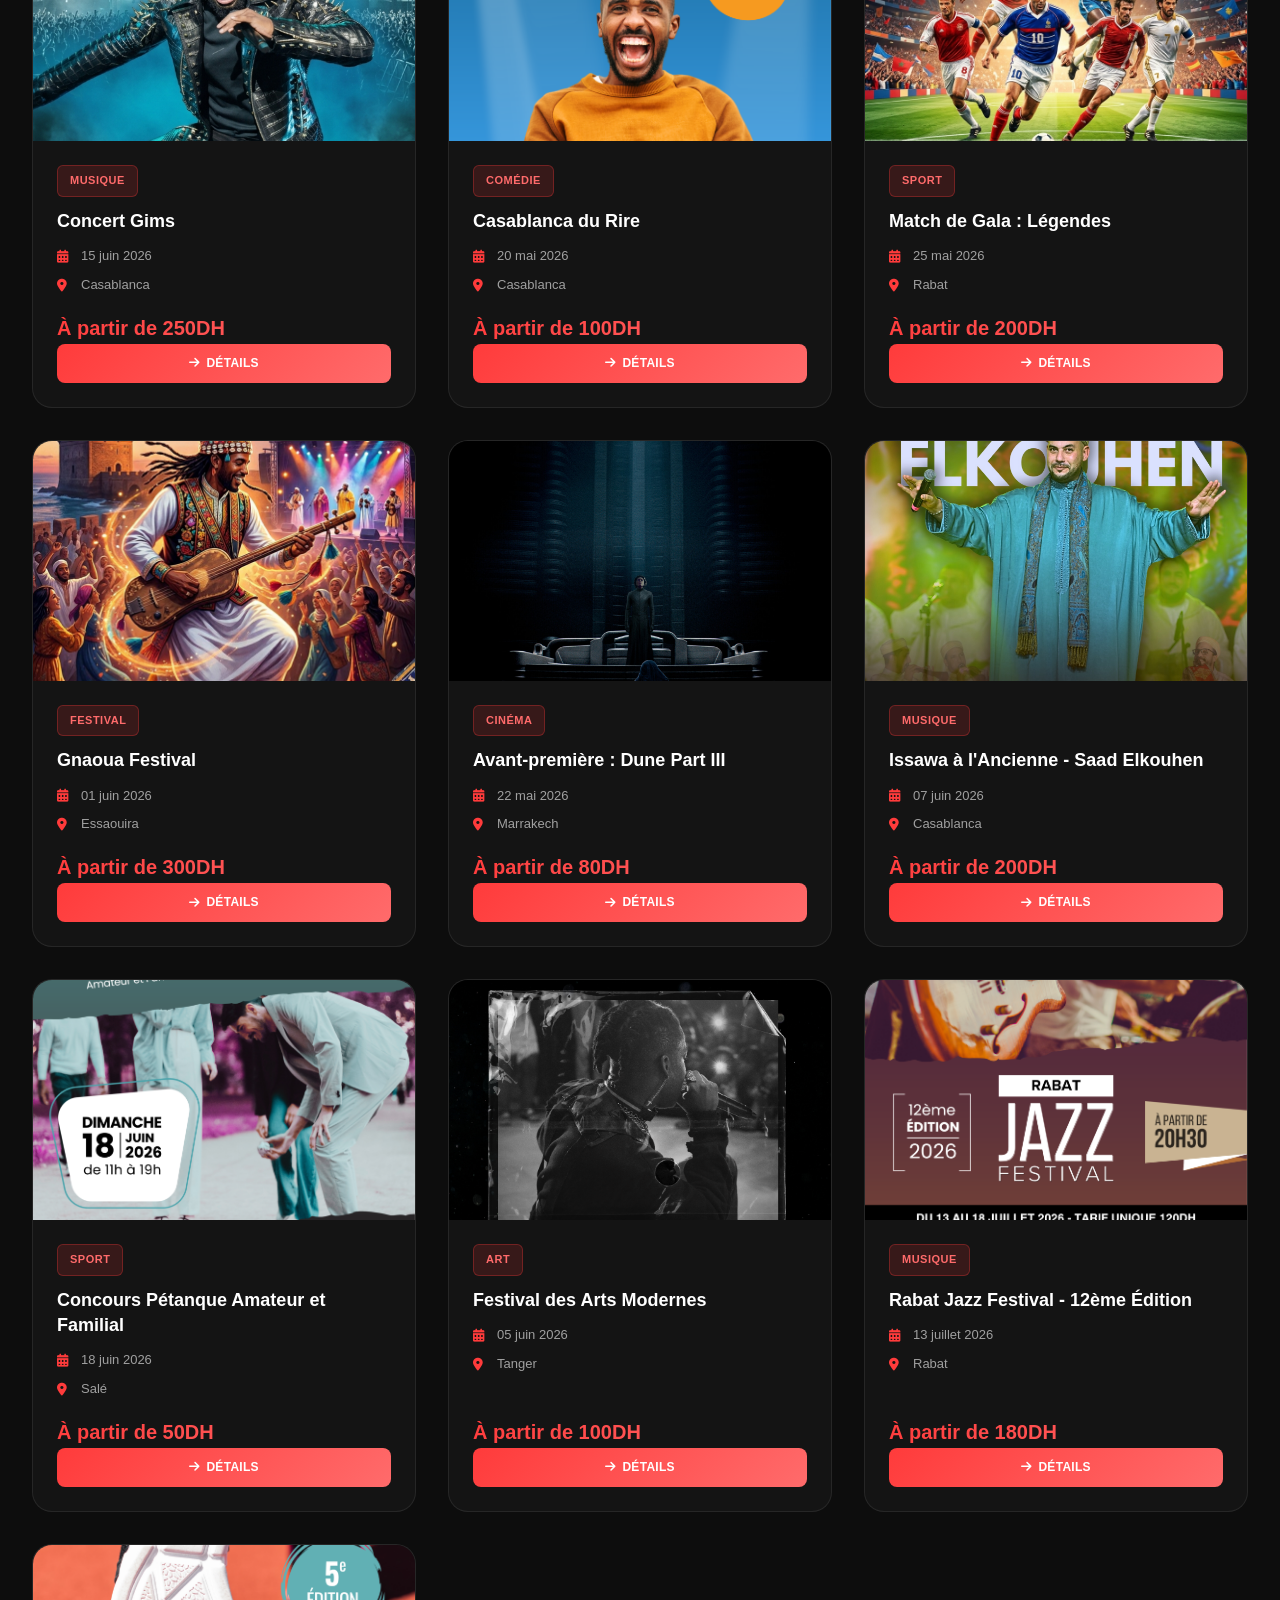
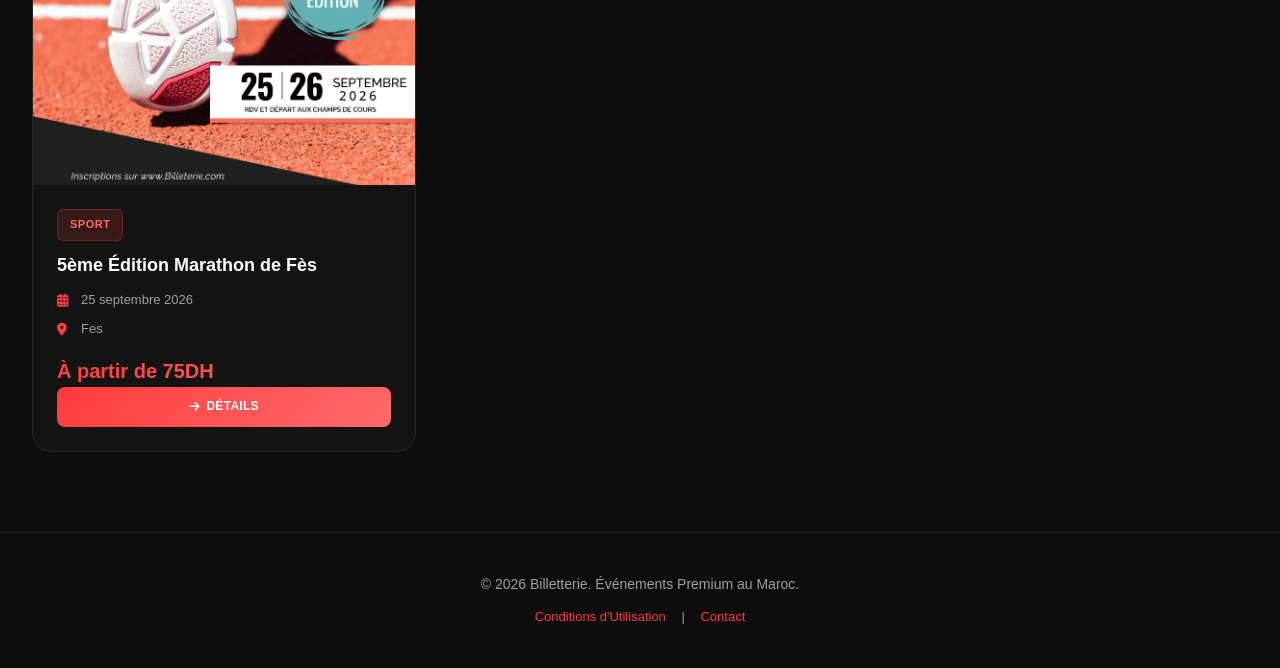
==== commit 477cac00: "correction event.json + annimation + admindashboard +terms-conditions Co-authored-by: Copilot <copil" ====
--- a/index.html
+++ b/index.html
@@ -17,18 +17,31 @@
     <!-- NAVIGATION -->
     <header class="navbar">
         <div class="navbar-content">
-            <div class="logo-container">
-                <img src="src/image/logo.jpg" alt="Logo" class="logo">
-                <span class="brand-name">Billetterie.com</span>
+            <!-- NAVBAR LEFT: LOGO ONLY -->
+            <div class="navbar-left">
+                <div class="logo-container">
+                    <img src="src/image/logo.jpg" alt="Logo" class="logo">
+                    <span class="brand-name">Billetterie.com</span>
+                </div>
             </div>
-            
-            <nav class="nav-links">
+
+            <!-- NAVBAR CENTER: ALL LINKS -->
+            <nav class="navbar-center">
                 <a href="index.html" class="nav-item active">Accueil</a>
                 <a href="my-tickets.html" class="nav-item">Mes Billets</a>
                 <a href="contact.html" class="nav-item">Contact</a>
             </nav>
 
-            <button class="mobile-menu" id="mobile-menu">
+            <!-- NAVBAR RIGHT -->
+            <div class="navbar-right">
+                <div class="nav-auth" id="nav-auth">
+                    <!-- Will be populated by JavaScript -->
+                    <a href="auth.html" class="login-btn">
+                        <i class="fas fa-sign-in-alt"></i> Se Connecter
+                    </a>
+                </div>
+
+                <button class="mobile-menu" id="mobile-menu">
                 <span></span>
                 <span></span>
                 <span></span>
@@ -41,6 +54,10 @@
         <a href="index.html" class="mobile-nav-item">Accueil</a>
         <a href="my-tickets.html" class="mobile-nav-item">Mes Billets</a>
         <a href="contact.html" class="mobile-nav-item">Contact</a>
+        <div class="mobile-nav-divider"></div>
+        <div id="mobile-nav-auth" style="padding: 12px 16px;">
+            <!-- Will be populated by JavaScript -->
+        </div>
     </nav>
 
     <!-- HERO SECTION -->
@@ -54,6 +71,14 @@
             <h1 class="hero-title">Découvrez des Expériences Inoubliables</h1>
             <p class="hero-subtitle">Concerts, festivals, spectacles — tout ce qui vous fait vivre intensément</p>
             <button class="hero-cta" id="hero-cta-btn">Explorer les événements</button>
+            
+            <!-- Animated Arrow Down -->
+            <div class="scroll-indicator">
+                <span class="arrow-text">Découvrez plus</span>
+                <div class="arrow-down">
+                    <i class="fas fa-chevron-down"></i>
+                </div>
+            </div>
         </div>
     </section>
 
@@ -114,6 +139,11 @@
     <footer class="footer">
         <div class="footer-content">
             <p>&copy; 2026 Billetterie. Événements Premium au Maroc.</p>
+            <div class="footer-credits">
+                <a href="terms-conditions.html" style="color: var(--accent-primary); text-decoration: none; margin: 0 12px;">Conditions d'Utilisation</a>
+                |
+                <a href="contact.html" style="color: var(--accent-primary); text-decoration: none; margin: 0 12px;">Contact</a>
+            </div>
         </div>
     </footer>
 
--- a/index.css
+++ b/index.css
@@ -133,9 +133,32 @@
     max-width: 1400px;
     margin: 0 auto;
     padding: 16px 32px;
-    display: flex;
-    justify-content: space-between;
-    align-items: center;
+    display: grid;
+    grid-template-columns: auto 1fr auto;
+    gap: 40px;
+    align-items: center;
+}
+
+.navbar-left {
+    display: flex;
+    align-items: center;
+    gap: 0;
+    flex-shrink: 0;
+}
+
+.navbar-center {
+    display: flex;
+    align-items: center;
+    justify-content: center;
+    gap: 40px;
+}
+
+.navbar-right {
+    display: flex;
+    align-items: center;
+    gap: 12px;
+    flex-shrink: 0;
+    justify-content: flex-end;
 }
 
 .logo-container {
@@ -163,12 +186,6 @@
     -webkit-text-fill-color: transparent;
     background-clip: text;
     letter-spacing: -0.5px;
-}
-
-.nav-links {
-    display: flex;
-    gap: 40px;
-    align-items: center;
 }
 
 .nav-item {
@@ -201,6 +218,121 @@
 .nav-item:hover::after,
 .nav-item.active::after {
     width: 100%;
+}
+
+/* ==================== NAV AUTH ==================== */
+.nav-auth {
+    display: flex;
+    align-items: center;
+    gap: 12px;
+    margin-left: auto;
+}
+
+.login-btn {
+    display: flex;
+    align-items: center;
+    gap: 8px;
+    padding: 10px 20px;
+    background: linear-gradient(135deg, var(--accent-primary) 0%, var(--accent-secondary) 100%);
+    color: white;
+    text-decoration: none;
+    border-radius: 8px;
+    font-size: 13px;
+    font-weight: 600;
+    text-transform: uppercase;
+    letter-spacing: 0.5px;
+    transition: all 0.3s ease;
+    cursor: pointer;
+    border: none;
+}
+
+.login-btn:hover {
+    transform: translateY(-2px);
+    box-shadow: 0 4px 12px rgba(255, 59, 59, 0.3);
+}
+
+.login-btn i {
+    font-size: 14px;
+}
+
+.user-profile-nav {
+    display: flex;
+    align-items: center;
+    gap: 12px;
+    padding: 8px 12px;
+    background: rgba(255, 255, 255, 0.05);
+    border: 1px solid var(--border-color);
+    border-radius: 8px;
+    cursor: pointer;
+    position: relative;
+}
+
+.user-profile-nav:hover {
+    background: rgba(255, 255, 255, 0.08);
+}
+
+.user-avatar-nav {
+    width: 32px;
+    height: 32px;
+    border-radius: 50%;
+    background: linear-gradient(135deg, var(--accent-primary) 0%, var(--accent-secondary) 100%);
+    display: flex;
+    align-items: center;
+    justify-content: center;
+    font-size: 16px;
+    font-weight: 600;
+}
+
+.user-name-nav {
+    font-size: 13px;
+    font-weight: 600;
+    color: var(--text-primary);
+    display: none;
+}
+
+.dropdown-menu {
+    position: absolute;
+    top: 100%;
+    right: 0;
+    background: var(--dark-card);
+    border: 1px solid var(--border-color);
+    border-radius: 8px;
+    min-width: 200px;
+    margin-top: 8px;
+    display: none;
+    z-index: 1000;
+    box-shadow: 0 8px 24px rgba(0, 0, 0, 0.4);
+}
+
+.dropdown-menu.active {
+    display: block;
+}
+
+.dropdown-item {
+    display: flex;
+    align-items: center;
+    gap: 12px;
+    padding: 12px 16px;
+    color: var(--text-primary);
+    text-decoration: none;
+    font-size: 13px;
+    border-bottom: 1px solid var(--border-color);
+    transition: all 0.2s ease;
+    cursor: pointer;
+}
+
+.dropdown-item:last-child {
+    border-bottom: none;
+}
+
+.dropdown-item:hover {
+    background: rgba(255, 59, 59, 0.1);
+    color: var(--accent-primary);
+}
+
+.dropdown-item i {
+    width: 18px;
+    color: var(--text-secondary);
 }
 
 .mobile-menu {
@@ -265,6 +397,35 @@
     color: var(--white);
 }
 
+.mobile-nav-divider {
+    height: 1px;
+    background: var(--border-color);
+    margin: 8px 0;
+}
+
+.mobile-nav-login-btn {
+    display: flex;
+    align-items: center;
+    justify-content: center;
+    gap: 8px;
+    padding: 10px 16px;
+    background: linear-gradient(135deg, var(--accent-primary) 0%, var(--accent-secondary) 100%);
+    color: white;
+    text-decoration: none;
+    border-radius: 8px;
+    font-size: 13px;
+    font-weight: 600;
+    text-transform: uppercase;
+    border: none;
+    cursor: pointer;
+    transition: all 0.3s ease;
+}
+
+.mobile-nav-login-btn:hover {
+    transform: translateY(-2px);
+    box-shadow: 0 4px 12px rgba(255, 59, 59, 0.3);
+}
+
 /* ==================== HERO SECTION ==================== */
 .hero {
     position: relative;
@@ -355,6 +516,61 @@
 
 .hero-cta:active {
     transform: translateY(0);
+}
+
+/* ==================== SCROLL INDICATOR ==================== */
+.scroll-indicator {
+    display: flex;
+    flex-direction: column;
+    align-items: center;
+    gap: 12px;
+    margin-top: 40px;
+    animation: fadeInUp 1s ease-out 0.5s backwards;
+}
+
+.arrow-text {
+    font-size: 12px;
+    text-transform: uppercase;
+    letter-spacing: 2px;
+    color: var(--text-secondary);
+    font-weight: 600;
+}
+
+.arrow-down {
+    width: 40px;
+    height: 40px;
+    display: flex;
+    align-items: center;
+    justify-content: center;
+    border: 2px solid var(--accent-primary);
+    border-radius: 50%;
+    animation: arrowBounce 2s infinite;
+}
+
+.arrow-down i {
+    color: var(--accent-primary);
+    font-size: 18px;
+    animation: chevronBounce 2s infinite;
+}
+
+@keyframes arrowBounce {
+    0%, 100% {
+        transform: translateY(0);
+        opacity: 1;
+    }
+    50% {
+        transform: translateY(8px);
+        opacity: 0.7;
+    }
+}
+
+@keyframes chevronBounce {
+    0%, 100% {
+        transform: translateY(0);
+    }
+    50% {
+        transform: translateY(4px);
+    }
 }
 
 @keyframes fadeInUp {
@@ -782,16 +998,41 @@
 
 /* ==================== RESPONSIVE ==================== */
 @media (max-width: 768px) {
-    .nav-links {
+    .navbar-content {
+        padding: 12px 20px;
+        grid-template-columns: 1fr auto;
+        gap: 12px;
+    }
+
+    .navbar-left {
+        display: flex;
+        gap: 0;
+    }
+
+    .brand-name {
         display: none;
+    }
+
+    .navbar-center {
+        display: none !important;
+    }
+
+    .navbar-right {
+        display: flex;
+        gap: 12px;
+    }
+
+    .nav-auth {
+        display: flex !important;
+    }
+
+    .login-btn {
+        padding: 8px 16px;
+        font-size: 12px;
     }
 
     .mobile-menu {
         display: flex;
-    }
-
-    .navbar-content {
-        padding: 12px 20px;
     }
 
     .hero {
@@ -811,6 +1052,24 @@
         font-size: 14px;
     }
 
+    .scroll-indicator {
+        margin-top: 30px;
+        gap: 8px;
+    }
+
+    .arrow-text {
+        font-size: 10px;
+    }
+
+    .arrow-down {
+        width: 32px;
+        height: 32px;
+    }
+
+    .arrow-down i {
+        font-size: 14px;
+    }
+
     .filters-section {
         padding: 40px 16px;
     }
@@ -853,6 +1112,20 @@
 @media (max-width: 480px) {
     .navbar-content {
         padding: 12px 16px;
+        grid-template-columns: 1fr auto;
+    }
+
+    .navbar-left {
+        gap: 12px;
+    }
+
+    .logo {
+        width: 32px;
+        height: 32px;
+    }
+
+    .nav-item {
+        font-size: 12px;
     }
 
     .hero {
@@ -872,6 +1145,24 @@
         font-size: 14px;
     }
 
+    .scroll-indicator {
+        margin-top: 25px;
+        gap: 6px;
+    }
+
+    .arrow-text {
+        font-size: 9px;
+    }
+
+    .arrow-down {
+        width: 28px;
+        height: 28px;
+    }
+
+    .arrow-down i {
+        font-size: 12px;
+    }
+
     .filters-section {
         padding: 40px 16px;
     }
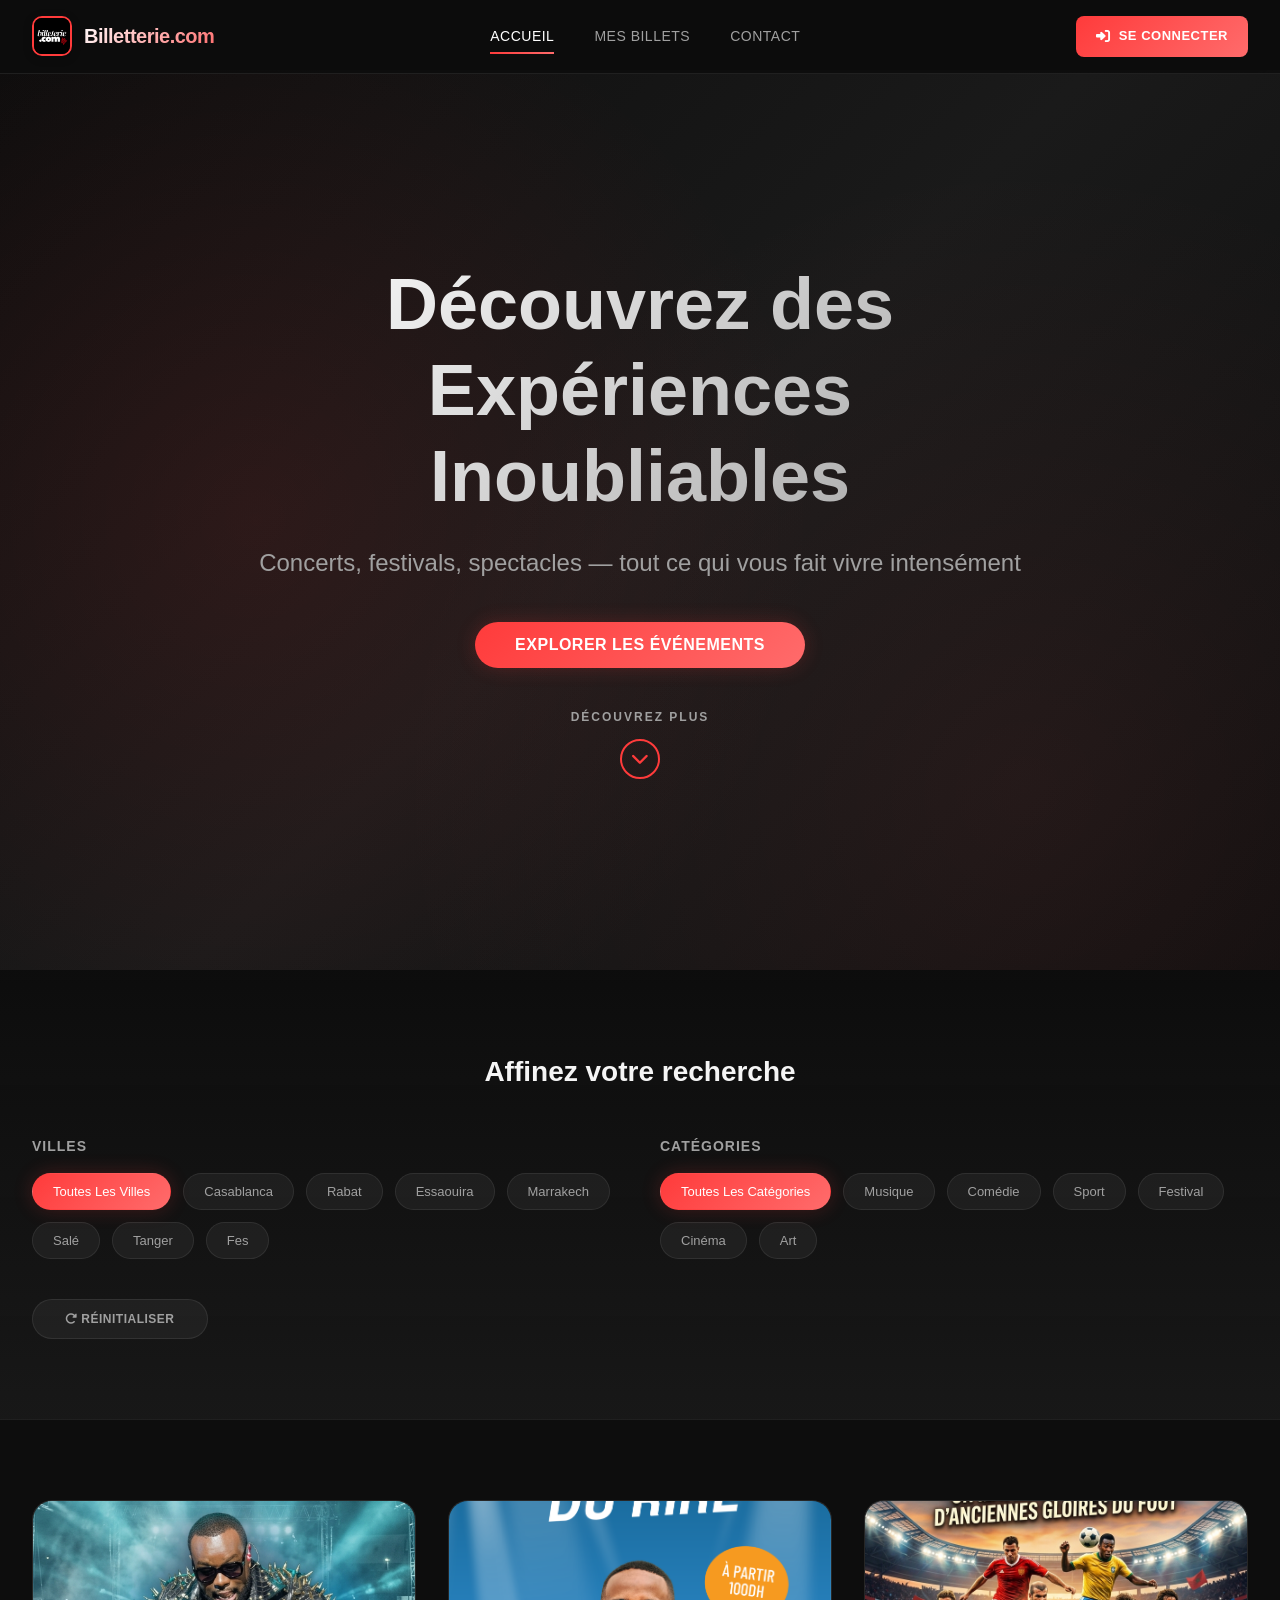
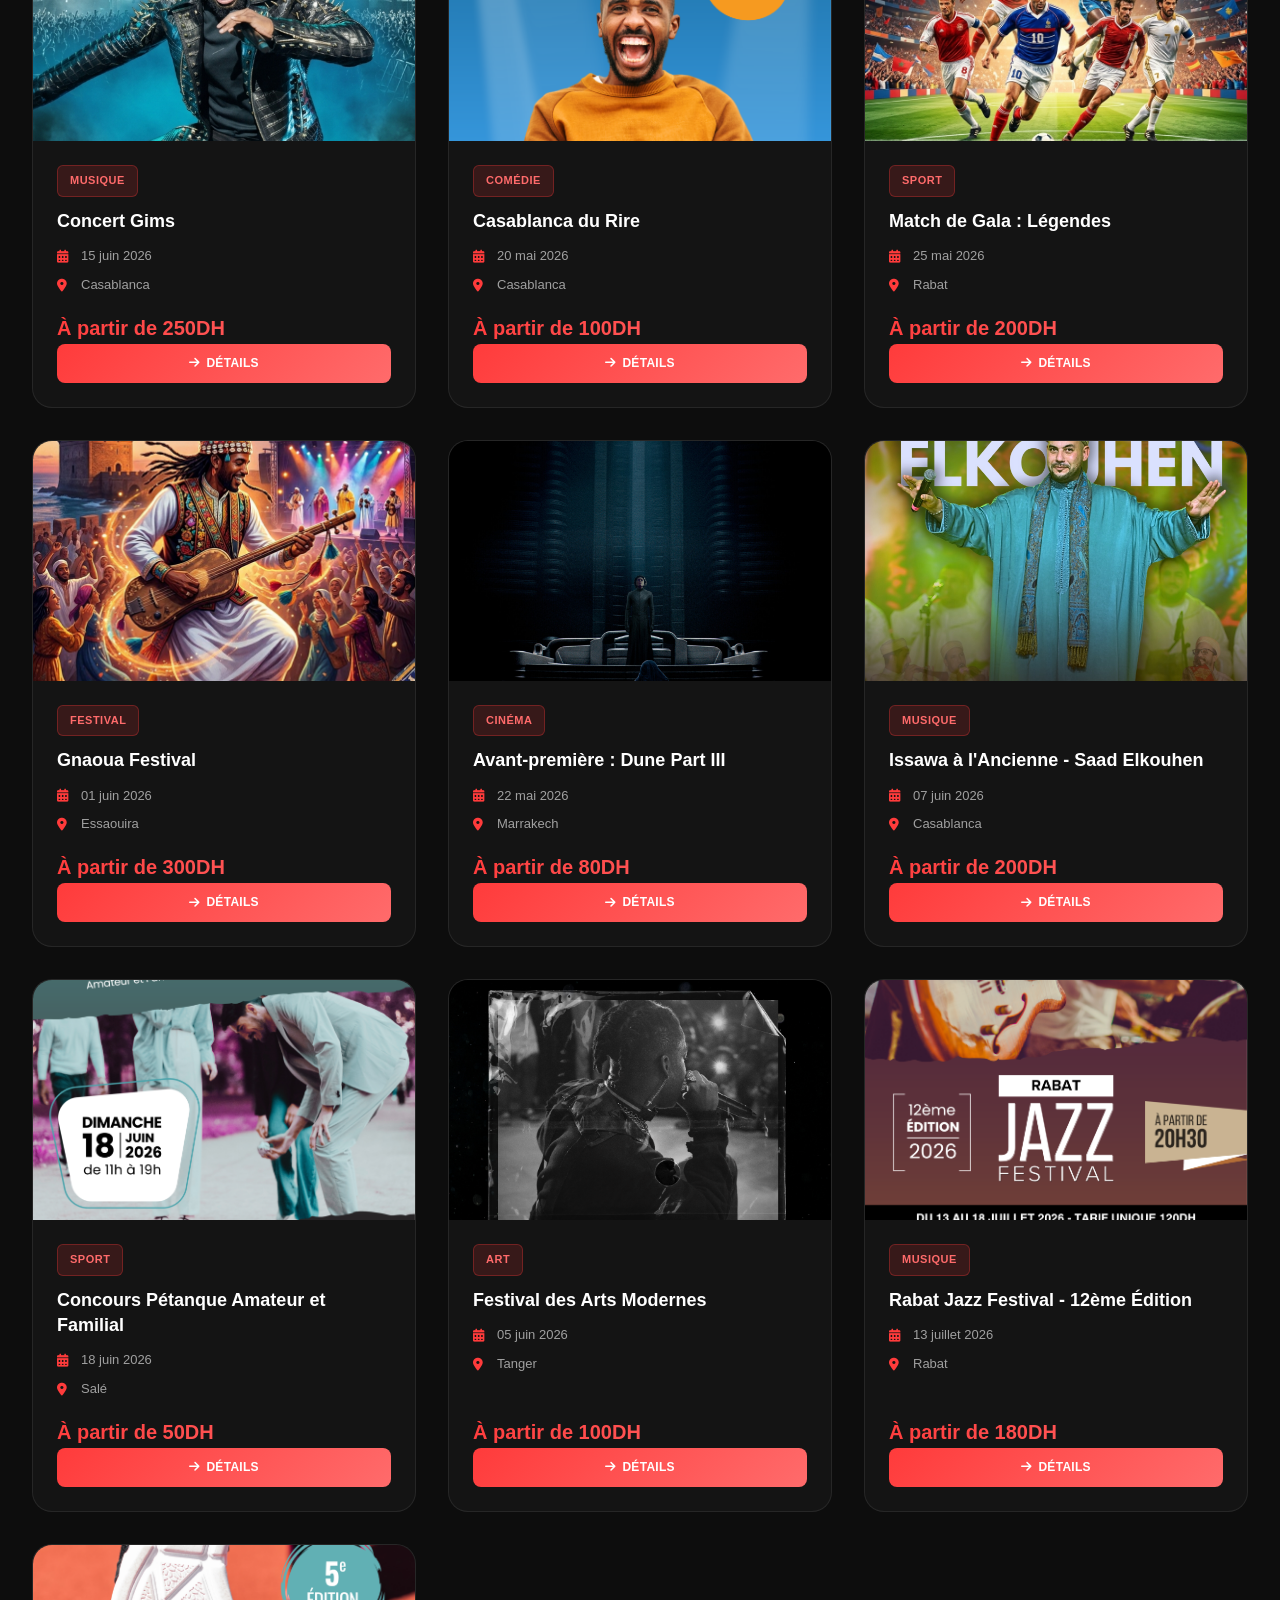
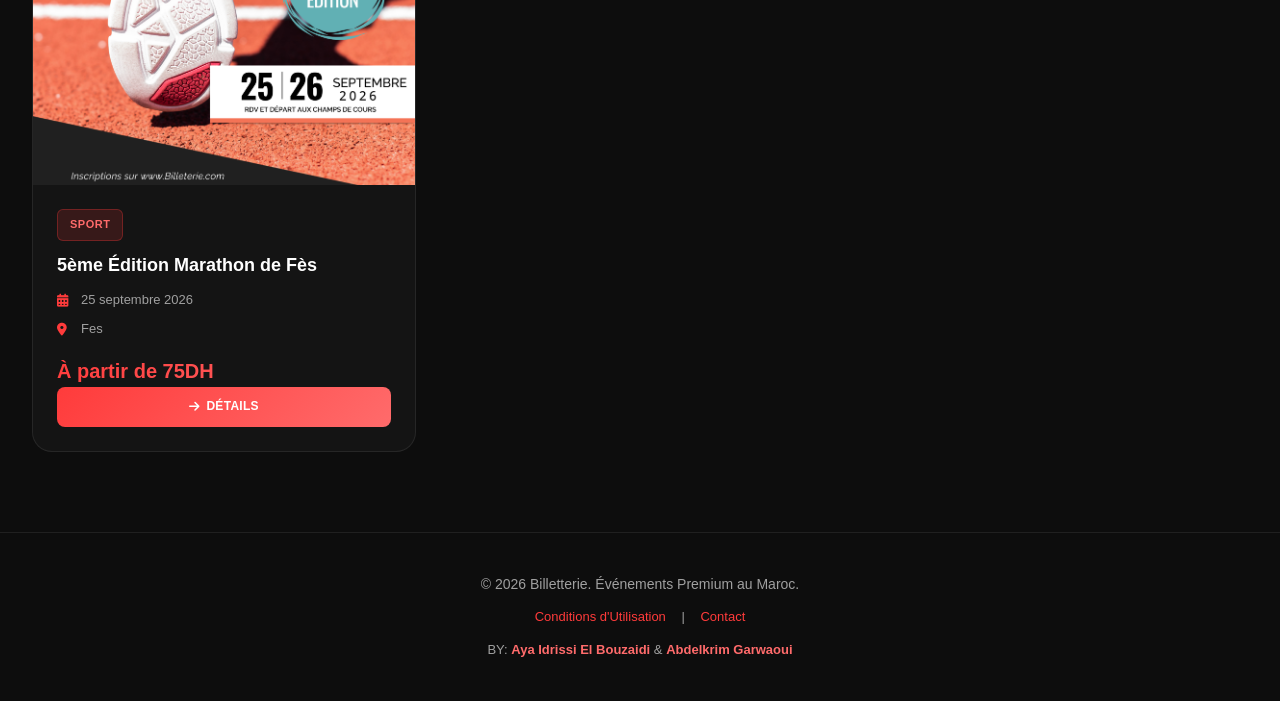
==== commit a7af3880: "billeterie v3" ====
--- a/index.html
+++ b/index.html
@@ -19,17 +19,20 @@
         <div class="navbar-content">
             <!-- NAVBAR LEFT: LOGO ONLY -->
             <div class="navbar-left">
-                <div class="logo-container">
-                    <img src="src/image/logo.jpg" alt="Logo" class="logo">
-                    <span class="brand-name">Billetterie.com</span>
-                </div>
+                <a href="index.html" style="text-decoration: none; display: flex; align-items: center;">
+                    <div class="logo-container">
+                        <img src="src/image/logo.jpg" alt="Logo" class="logo">
+                        <span class="brand-name">Billetterie.com</span>
+                    </div>
+                </a>
             </div>
 
             <!-- NAVBAR CENTER: ALL LINKS -->
-            <nav class="navbar-center">
+            <nav class="navbar-center" id="navbar-center-nav">
                 <a href="index.html" class="nav-item active">Accueil</a>
-                <a href="my-tickets.html" class="nav-item">Mes Billets</a>
-                <a href="contact.html" class="nav-item">Contact</a>
+                <a href="my-tickets.html" class="nav-item" id="nav-my-tickets">Mes Billets</a>
+                <a href="creator-dashboard.html" class="nav-item" id="nav-dashboard" style="display: none;">Tableau de Bord</a>
+                <a href="contact.html" class="nav-item" id="nav-contact">Contact</a>
             </nav>
 
             <!-- NAVBAR RIGHT -->
@@ -52,8 +55,9 @@
     <!-- MOBILE NAV -->
     <nav class="mobile-nav" id="mobile-nav">
         <a href="index.html" class="mobile-nav-item">Accueil</a>
-        <a href="my-tickets.html" class="mobile-nav-item">Mes Billets</a>
-        <a href="contact.html" class="mobile-nav-item">Contact</a>
+        <a href="my-tickets.html" class="mobile-nav-item" id="mobile-nav-my-tickets">Mes Billets</a>
+        <a href="creator-dashboard.html" class="mobile-nav-item" id="mobile-nav-dashboard" style="display: none;">Tableau de Bord</a>
+        <a href="contact.html" class="mobile-nav-item" id="mobile-nav-contact">Contact</a>
         <div class="mobile-nav-divider"></div>
         <div id="mobile-nav-auth" style="padding: 12px 16px;">
             <!-- Will be populated by JavaScript -->
@@ -143,6 +147,7 @@
                 <a href="terms-conditions.html" style="color: var(--accent-primary); text-decoration: none; margin: 0 12px;">Conditions d'Utilisation</a>
                 |
                 <a href="contact.html" style="color: var(--accent-primary); text-decoration: none; margin: 0 12px;">Contact</a>
+                  <p class="footer-credits">BY: <strong>Aya Idrissi El Bouzaidi</strong> & <strong>Abdelkrim Garwaoui</strong></p>
             </div>
         </div>
     </footer>
--- a/index.css
+++ b/index.css
@@ -39,13 +39,14 @@
     left: 0;
     width: 100%;
     height: 100%;
-    background: transparent;
+    background: rgba(13, 13, 13, 0.4);
+    backdrop-filter: blur(8px);
     z-index: 10000;
     display: flex;
     align-items: center;
     justify-content: center;
     overflow: hidden;
-    animation: splashFadeOut 0.8s ease-out 3s forwards;
+    animation: splashFadeOut 0.9s ease-out 3s forwards;
     pointer-events: none;
 }
 
@@ -56,12 +57,15 @@
 .splash-video {
     width: auto;
     height: auto;
-    max-width: 90vw;
-    max-height: 90vh;
+    max-width: 75vw;
+    max-height: 75vh;
     object-fit: contain;
-    border-radius: 12px;
-    box-shadow: 0 20px 80px rgba(0, 0, 0, 0.8);
-    animation: videoSlideIn 0.6s ease-out forwards;
+    border-radius: 24px;
+    box-shadow: 
+        0 0 80px rgba(255, 59, 59, 0.4),
+        0 30px 100px rgba(0, 0, 0, 0.9),
+        inset 0 0 40px rgba(255, 255, 255, 0.08);
+    animation: videoPopIn 0.7s cubic-bezier(0.34, 1.56, 0.64, 1) forwards;
     z-index: 10001;
 }
 
@@ -71,19 +75,34 @@
     left: 0;
     width: 100%;
     height: 100%;
-    background: linear-gradient(135deg, rgba(0, 0, 0, 0.8), rgba(0, 0, 0, 0.5));
+    background: radial-gradient(circle at center, rgba(0, 0, 0, 0.1) 0%, rgba(0, 0, 0, 0.4) 100%);
     pointer-events: none;
     z-index: 9998;
-}
-
-@keyframes videoSlideIn {
+    animation: overlayFadeOut 0.9s ease-out 3s forwards;
+}
+
+@keyframes videoPopIn {
     0% {
         opacity: 0;
-        transform: scale(0.9);
+        transform: scale(0.85) rotateX(10deg);
+        filter: blur(10px);
+    }
+    50% {
+        transform: scale(1.02) rotateX(0deg);
     }
     100% {
         opacity: 1;
-        transform: scale(1);
+        transform: scale(1) rotateX(0deg);
+        filter: blur(0);
+    }
+}
+
+@keyframes overlayFadeOut {
+    0% {
+        opacity: 1;
+    }
+    100% {
+        opacity: 0;
     }
 }
 
